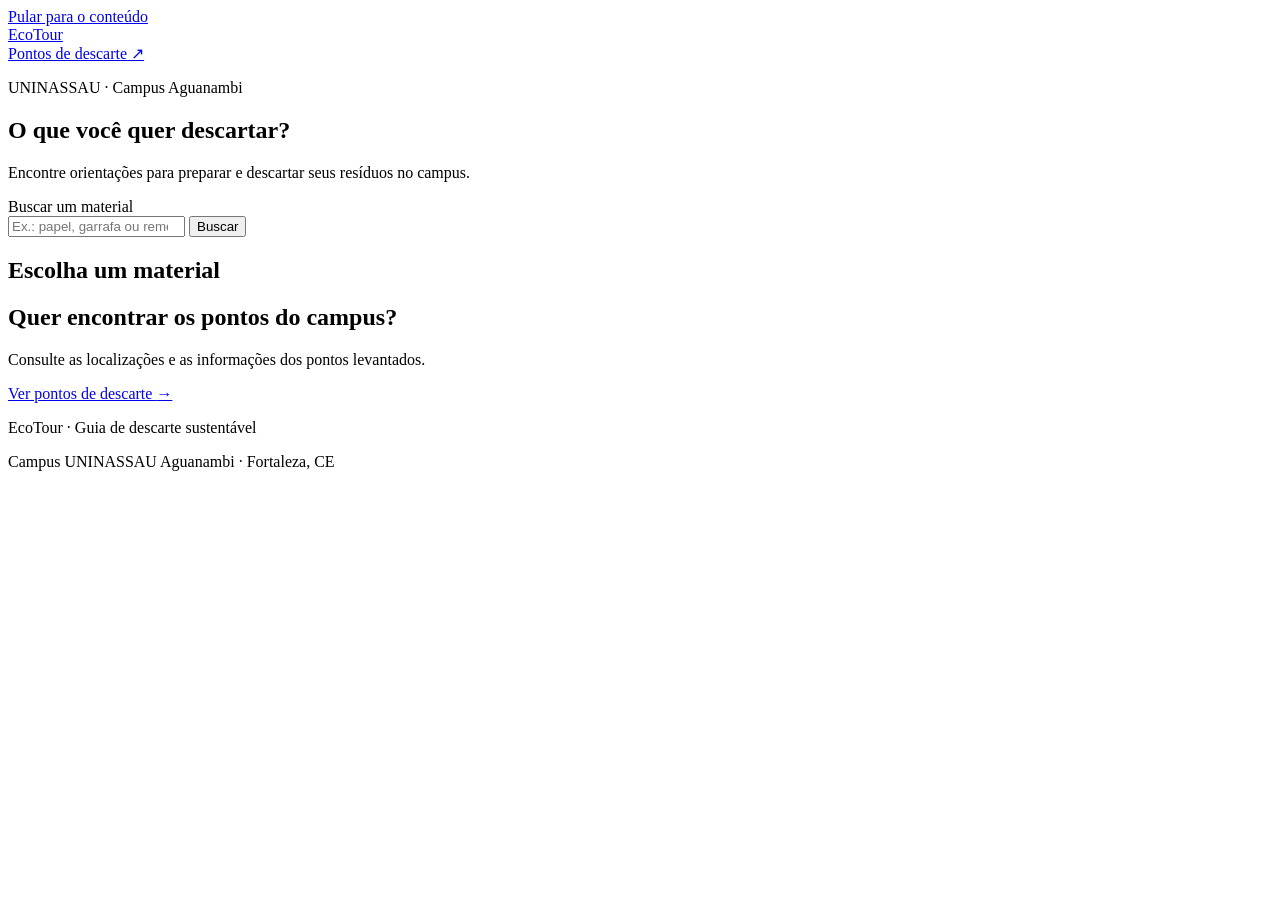
==== index.html @ bd955d0d "Feat:Adiciona Página inicial do EcoTour" ====
<!DOCTYPE html>
<html lang="pt-BR">
<head>
  <meta charset="UTF-8">
  <meta name="viewport" content="width=device-width, initial-scale=1.0">
  <meta name="description" content="Consulte orientações e pontos de descarte no campus UNINASSAU Aguanambi.">
  <title>EcoTour | Guia de descarte</title>

  <link rel="stylesheet" href="assets/css/style.css">

  <script src="assets/data/materiais.js" defer></script>
  <script src="assets/js/main.js" defer></script>
</head>

<body class="pagina-inicial">
  <a class="pular-conteudo" href="#conteudo">Pular para o conteúdo</a>

  <header class="cabecalho">
    <div class="container cabecalho-conteudo">
      <a class="marca" href="index.html" aria-label="EcoTour — início">
        Eco<span>Tour</span>
      </a>

      <nav aria-label="Navegação principal">
        <a class="link-pontos" href="pontos.html">
          Pontos de descarte <span aria-hidden="true">↗</span>
        </a>
      </nav>
    </div>
  </header>

  <main id="conteudo" class="container">
    <section class="consulta" aria-labelledby="titulo-consulta">
      <p class="identificacao-campus">UNINASSAU · Campus Aguanambi</p>

      <h1 id="titulo-consulta">O que você quer descartar?</h1>

      <p class="introducao">
        Encontre orientações para preparar e descartar seus resíduos no campus.
      </p>

      <form id="formulario-busca" class="formulario-busca" role="search">
        <label for="busca-material">Buscar um material</label>

        <div class="campo-busca">
          <input
            type="search"
            id="busca-material"
            name="busca"
            placeholder="Ex.: papel, garrafa ou remédio"
            autocomplete="off"
            aria-controls="lista-materiais"
          >

          <button type="submit" class="botao-buscar">Buscar</button>
        </div>
      </form>
    </section>

    <section class="materiais" aria-labelledby="titulo-materiais">
      <div class="materiais-cabecalho">
        <h2 id="titulo-materiais">Escolha um material</h2>

        <button id="limpar-busca" class="botao-limpar" type="button" hidden>
          Limpar busca
        </button>
      </div>

      <p id="mensagem-busca" class="mensagem-busca" role="status"></p>

      <ul id="lista-materiais" class="lista-materiais"></ul>

      <div id="estado-vazio" class="estado-vazio" hidden>
        <h3>Nenhum material encontrado</h3>
        <p>Tente outro nome ou limpe a busca para ver todos os materiais.</p>
      </div>

      <noscript>
        <p>Ative o JavaScript para consultar o catálogo de materiais.</p>
      </noscript>
    </section>

    <aside class="atalho-pontos" aria-labelledby="titulo-pontos">
      <div>
        <h2 id="titulo-pontos">Quer encontrar os pontos do campus?</h2>
        <p>Consulte as localizações e as informações dos pontos levantados.</p>
      </div>

      <a href="pontos.html">Ver pontos de descarte <span aria-hidden="true">→</span></a>
    </aside>
  </main>

  <footer class="rodape">
    <div class="container">
      <p>EcoTour · Guia de descarte sustentável</p>
      <p>Campus UNINASSAU Aguanambi · Fortaleza, CE</p>
    </div>
  </footer>
</body>
</html>
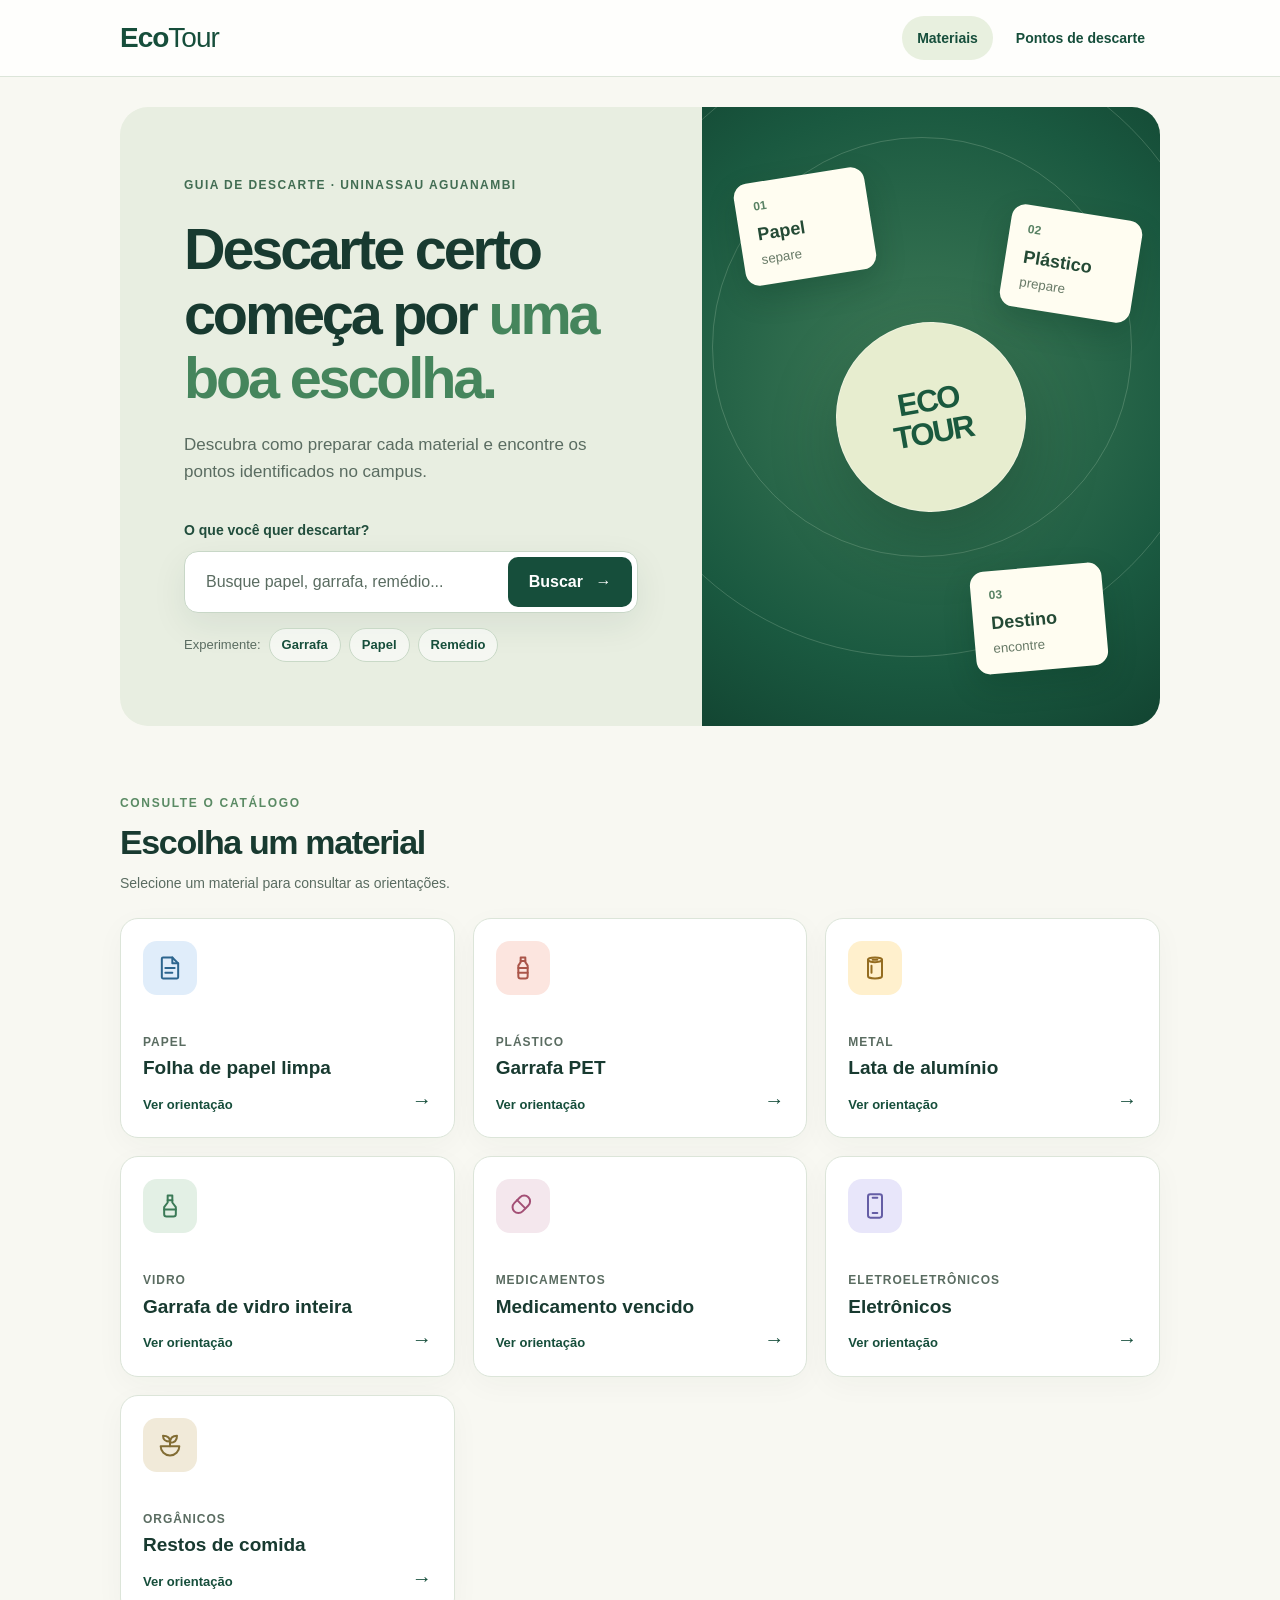
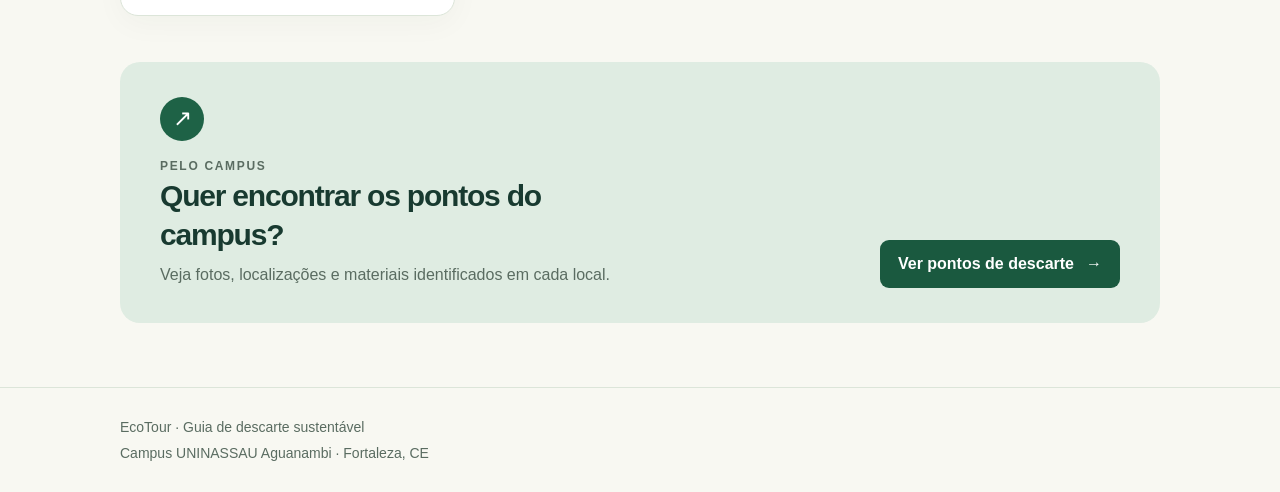
==== commit 9c5c3693: "feat: redesenha a página inicial e a lista de pontos" ====
--- a/index.html
+++ b/index.html
@@ -22,44 +22,51 @@
       </a>
 
       <nav aria-label="Navegação principal">
-        <a class="link-pontos" href="pontos.html">
-          Pontos de descarte <span aria-hidden="true">↗</span>
-        </a>
+        <a href="index.html" aria-current="page">Materiais</a>
+        <a href="pontos.html">Pontos de descarte</a>
       </nav>
     </div>
   </header>
 
   <main id="conteudo" class="container">
     <section class="consulta" aria-labelledby="titulo-consulta">
-      <p class="identificacao-campus">UNINASSAU · Campus Aguanambi</p>
+      <div class="consulta-conteudo">
+        <p class="identificacao-campus">GUIA DE DESCARTE · UNINASSAU AGUANAMBI</p>
+        <h1 id="titulo-consulta">Descarte certo começa por <em>uma boa escolha.</em></h1>
+        <p class="introducao">Descubra como preparar cada material e encontre os pontos identificados no campus.</p>
 
-      <h1 id="titulo-consulta">O que você quer descartar?</h1>
-
-      <p class="introducao">
-        Encontre orientações para preparar e descartar seus resíduos no campus.
-      </p>
-
-      <form id="formulario-busca" class="formulario-busca" role="search">
-        <label for="busca-material">Buscar um material</label>
-
-        <div class="campo-busca">
-          <input
-            type="search"
-            id="busca-material"
-            name="busca"
-            placeholder="Ex.: papel, garrafa ou remédio"
-            autocomplete="off"
-            aria-controls="lista-materiais"
-          >
-
-          <button type="submit" class="botao-buscar">Buscar</button>
+        <form id="formulario-busca" class="formulario-busca" role="search">
+          <label for="busca-material">O que você quer descartar?</label>
+          <div class="campo-busca">
+            <input type="search" id="busca-material" name="busca"
+              placeholder="Busque papel, garrafa, remédio..." autocomplete="off"
+              aria-controls="lista-materiais">
+            <button type="submit" class="botao-buscar">Buscar <span aria-hidden="true">→</span></button>
+          </div>
+        </form>
+        <div class="buscas-rapidas" aria-label="Buscas rápidas">
+          <span>Experimente:</span>
+          <button type="button" data-busca="garrafa">Garrafa</button>
+          <button type="button" data-busca="papel">Papel</button>
+          <button type="button" data-busca="remédio">Remédio</button>
         </div>
-      </form>
+      </div>
+      <div class="consulta-visual" aria-hidden="true">
+        <div class="visual-orbita visual-orbita-um"></div>
+        <div class="visual-orbita visual-orbita-dois"></div>
+        <span class="visual-selo">ECO<br>TOUR</span>
+        <div class="visual-cartao visual-cartao-papel"><span>01</span><strong>Papel</strong><small>separe</small></div>
+        <div class="visual-cartao visual-cartao-plastico"><span>02</span><strong>Plástico</strong><small>prepare</small></div>
+        <div class="visual-cartao visual-cartao-pontos"><span>03</span><strong>Destino</strong><small>encontre</small></div>
+      </div>
     </section>
 
     <section class="materiais" aria-labelledby="titulo-materiais">
       <div class="materiais-cabecalho">
-        <h2 id="titulo-materiais">Escolha um material</h2>
+        <div>
+          <p class="rotulo-secao">CONSULTE O CATÁLOGO</p>
+          <h2 id="titulo-materiais">Escolha um material</h2>
+        </div>
 
         <button id="limpar-busca" class="botao-limpar" type="button" hidden>
           Limpar busca
@@ -81,9 +88,11 @@
     </section>
 
     <aside class="atalho-pontos" aria-labelledby="titulo-pontos">
-      <div>
+      <div class="atalho-pontos-texto">
+        <span class="atalho-icone" aria-hidden="true">↗</span>
+        <p class="rotulo-secao">PELO CAMPUS</p>
         <h2 id="titulo-pontos">Quer encontrar os pontos do campus?</h2>
-        <p>Consulte as localizações e as informações dos pontos levantados.</p>
+        <p>Veja fotos, localizações e materiais identificados em cada local.</p>
       </div>
 
       <a href="pontos.html">Ver pontos de descarte <span aria-hidden="true">→</span></a>
--- a/assets/css/style.css
+++ b/assets/css/style.css
@@ -0,0 +1,542 @@
+/* PALETA E BASE DA PÁGINA INICIAL */
+
+.pagina-inicial {
+  --cor-fundo: #f7f5ec;
+  --cor-superficie: #ffffff;
+  --cor-primaria: #1e5a3c;
+  --cor-primaria-suave: #e4efdc;
+  --cor-texto: #17352a;
+  --cor-texto-suave: #55665b;
+  --cor-borda: #dde3d5;
+
+  margin: 0;
+  background: var(--cor-fundo);
+  color: var(--cor-texto);
+  font-family: Arial, sans-serif;
+  font-size: 16px;
+  line-height: 1.6;
+}
+
+.pagina-inicial *,
+.pagina-inicial *::before,
+.pagina-inicial *::after {
+  box-sizing: border-box;
+}
+
+.pagina-inicial [hidden] {
+  display: none !important;
+}
+
+.pagina-inicial .container {
+  width: min(100% - 40px, 1040px);
+  margin-inline: auto;
+}
+
+.pagina-inicial a {
+  color: inherit;
+}
+
+.pagina-inicial button,
+.pagina-inicial input {
+  font: inherit;
+}
+
+.pagina-inicial button {
+  cursor: pointer;
+}
+
+.pagina-inicial :focus-visible {
+  outline: 3px solid var(--cor-primaria);
+  outline-offset: 4px;
+}
+
+.pagina-inicial .pular-conteudo {
+  position: absolute;
+  top: 12px;
+  left: 12px;
+  z-index: 10;
+  padding: 12px 20px;
+  background: var(--cor-superficie);
+  transform: translateY(-180%);
+}
+
+.pagina-inicial .pular-conteudo:focus {
+  transform: translateY(0);
+}
+
+/* CABEÇALHO */
+
+.pagina-inicial .cabecalho {
+  border-bottom: 1px solid var(--cor-borda);
+}
+
+.pagina-inicial .cabecalho-conteudo {
+  display: flex;
+  align-items: center;
+  justify-content: space-between;
+  gap: 20px;
+  min-height: 88px;
+}
+
+.pagina-inicial .marca {
+  color: var(--cor-primaria);
+  font-size: 28px;
+  font-weight: 800;
+  letter-spacing: -1px;
+  text-decoration: none;
+}
+
+.pagina-inicial .marca span {
+  font-weight: 400;
+}
+
+.pagina-inicial .link-pontos {
+  display: inline-flex;
+  align-items: center;
+  gap: 12px;
+  min-height: 48px;
+  color: var(--cor-primaria);
+  font-size: 14px;
+  font-weight: 700;
+  text-underline-offset: 5px;
+}
+
+/* APRESENTAÇÃO E BUSCA */
+
+.pagina-inicial .consulta {
+  max-width: 760px;
+  padding-block: 64px 40px;
+}
+
+.pagina-inicial .identificacao-campus {
+  display: inline-block;
+  margin: 0 0 20px;
+  padding: 6px 12px;
+  border-radius: 6px;
+  background: var(--cor-primaria-suave);
+  color: var(--cor-primaria);
+  font-size: 14px;
+  font-weight: 700;
+}
+
+.pagina-inicial h1 {
+  max-width: 680px;
+  margin: 0;
+  font-size: clamp(32px, 5vw, 54px);
+  line-height: 1.12;
+  letter-spacing: -1.5px;
+}
+
+.pagina-inicial .introducao {
+  max-width: 620px;
+  margin: 20px 0 28px;
+  color: var(--cor-texto-suave);
+  font-size: 18px;
+}
+
+.pagina-inicial .formulario-busca label {
+  display: block;
+  margin-bottom: 8px;
+  font-size: 14px;
+  font-weight: 700;
+}
+
+.pagina-inicial .campo-busca {
+  display: flex;
+  gap: 10px;
+}
+
+.pagina-inicial .campo-busca input {
+  flex: 1;
+  min-width: 0;
+  min-height: 56px;
+  padding: 14px 18px;
+  border: 1px solid var(--cor-texto-suave);
+  border-radius: 10px;
+  background: var(--cor-superficie);
+  color: var(--cor-texto);
+}
+
+.pagina-inicial .campo-busca input::placeholder {
+  color: var(--cor-texto-suave);
+}
+
+.pagina-inicial .botao-buscar {
+  min-height: 56px;
+  padding: 12px 28px;
+  border: 0;
+  border-radius: 10px;
+  background: var(--cor-primaria);
+  color: var(--cor-superficie);
+  font-weight: 700;
+}
+
+.pagina-inicial .botao-buscar:hover {
+  background: var(--cor-texto);
+}
+
+/* CATÁLOGO E RESULTADOS */
+
+.pagina-inicial .materiais {
+  padding-bottom: 40px;
+}
+
+.pagina-inicial .materiais-cabecalho {
+  display: flex;
+  align-items: center;
+  justify-content: space-between;
+  gap: 16px;
+}
+
+.pagina-inicial h2 {
+  margin: 0;
+  font-size: 22px;
+  line-height: 1.3;
+}
+
+.pagina-inicial .botao-limpar {
+  min-height: 48px;
+  padding: 8px;
+  border: 0;
+  background: transparent;
+  color: var(--cor-primaria);
+  text-decoration: underline;
+  text-underline-offset: 4px;
+}
+
+.pagina-inicial .mensagem-busca {
+  margin: 8px 0 20px;
+  color: var(--cor-texto-suave);
+  font-size: 14px;
+}
+
+.pagina-inicial .lista-materiais {
+  display: grid;
+  grid-template-columns: repeat(3, minmax(0, 1fr));
+  gap: 16px;
+  margin: 0;
+  padding: 0;
+  list-style: none;
+}
+
+.pagina-inicial .cartao-material {
+  display: flex;
+  align-items: center;
+  justify-content: space-between;
+  gap: 14px;
+  height: 100%;
+  min-height: 124px;
+  padding: 20px;
+  border: 1px solid var(--cor-borda);
+  border-radius: 12px;
+  background: var(--cor-superficie);
+  text-decoration: none;
+}
+
+.pagina-inicial .cartao-material:hover {
+  border-color: var(--cor-primaria);
+  background: var(--cor-primaria-suave);
+}
+
+.pagina-inicial .icone-material {
+  display: grid;
+  place-items: center;
+  flex-shrink: 0;
+  width: 48px;
+  height: 48px;
+  border-radius: 12px;
+  background: var(--cor-primaria-suave);
+  color: var(--cor-primaria);
+}
+
+.pagina-inicial .icone-material svg {
+  display: block;
+}
+
+.pagina-inicial .conteudo-material {
+  flex: 1;
+  min-width: 0;
+  overflow-wrap: break-word;
+}
+
+.pagina-inicial .categoria-material {
+  display: block;
+  margin-bottom: 6px;
+  color: var(--cor-texto-suave);
+  font-size: 14px;
+}
+
+.pagina-inicial .nome-material {
+  display: block;
+  font-size: 18px;
+  line-height: 1.3;
+}
+
+.pagina-inicial .seta-material {
+  flex-shrink: 0;
+  color: var(--cor-primaria);
+  font-size: 20px;
+}
+
+.pagina-inicial .estado-vazio {
+  padding: 32px;
+  border: 1px dashed var(--cor-texto-suave);
+  border-radius: 12px;
+  text-align: center;
+}
+
+.pagina-inicial .estado-vazio h3 {
+  margin: 0 0 8px;
+}
+
+.pagina-inicial .estado-vazio p {
+  margin: 0;
+  color: var(--cor-texto-suave);
+}
+
+/* ACESSO AOS PONTOS E RODAPÉ */
+
+.pagina-inicial .atalho-pontos {
+  display: flex;
+  align-items: center;
+  justify-content: space-between;
+  gap: 24px;
+  margin-bottom: 48px;
+  padding: 28px;
+  border-radius: 12px;
+  background: var(--cor-primaria-suave);
+}
+
+.pagina-inicial .atalho-pontos h2 {
+  font-size: 20px;
+}
+
+.pagina-inicial .atalho-pontos p {
+  margin: 8px 0 0;
+  color: var(--cor-texto-suave);
+}
+
+.pagina-inicial .atalho-pontos a {
+  display: inline-flex;
+  align-items: center;
+  gap: 12px;
+  min-height: 48px;
+  color: var(--cor-primaria);
+  font-weight: 700;
+  text-underline-offset: 5px;
+}
+
+.pagina-inicial .rodape {
+  padding-block: 24px;
+  border-top: 1px solid var(--cor-borda);
+  color: var(--cor-texto-suave);
+  font-size: 14px;
+}
+
+.pagina-inicial .rodape p {
+  margin: 4px 0;
+}
+
+/* CELULARES E TABLETS */
+
+@media (max-width: 1000px) {
+  .pagina-inicial .lista-materiais {
+    grid-template-columns: repeat(2, minmax(0, 1fr));
+  }
+}
+
+@media (max-width: 760px) {
+  .pagina-inicial .atalho-pontos {
+    align-items: flex-start;
+    flex-direction: column;
+    gap: 12px;
+  }
+}
+
+@media (max-width: 480px) {
+  .pagina-inicial .container {
+    width: calc(100% - 32px);
+  }
+
+  .pagina-inicial .cabecalho-conteudo {
+    flex-wrap: wrap;
+    gap: 8px 16px;
+    padding-block: 12px;
+  }
+
+  .pagina-inicial .consulta {
+    padding-top: 36px;
+  }
+
+  .pagina-inicial .introducao {
+    font-size: 16px;
+  }
+
+  .pagina-inicial .campo-busca {
+    flex-direction: column;
+  }
+
+  .pagina-inicial .lista-materiais {
+    grid-template-columns: 1fr;
+  }
+
+  .pagina-inicial .cartao-material {
+    min-height: 96px;
+  }
+}
+
+@media (min-width: 481px) and (max-width: 600px) {
+  .pagina-inicial .cartao-material {
+    flex-wrap: wrap;
+  }
+
+  .pagina-inicial .icone-material {
+    margin-right: calc(100% - 48px);
+  }
+}
+
+/* Nova apresentação da consulta */
+.pagina-inicial {
+  --cor-fundo: #f8f8f2;
+  --cor-primaria: #164e3b;
+  --cor-primaria-suave: #e8f0df;
+  --cor-texto: #183a30;
+  --cor-texto-suave: #5a6c61;
+  --cor-borda: #dce5d9;
+}
+
+.pagina-inicial .cabecalho { background: rgba(255, 255, 255, .82); }
+.pagina-inicial .cabecalho-conteudo { min-height: 76px; }
+.pagina-inicial .cabecalho nav { display: flex; align-items: center; gap: 8px; }
+.pagina-inicial .cabecalho nav a {
+  display: inline-flex; align-items: center; min-height: 44px;
+  padding: 8px 15px; border-radius: 100px; color: var(--cor-primaria);
+  font-size: 14px; font-weight: 700; text-decoration: none;
+}
+.pagina-inicial .cabecalho nav a:hover,
+.pagina-inicial .cabecalho nav a[aria-current] { background: var(--cor-primaria-suave); }
+
+.pagina-inicial .consulta {
+  display: grid; grid-template-columns: minmax(0, 1.12fr) minmax(320px, .88fr);
+  align-items: stretch; max-width: none; min-height: 500px;
+  margin-block: 30px 68px; padding: 0; overflow: hidden;
+  border-radius: 28px; background: #e8eee1;
+}
+.pagina-inicial .consulta-conteudo { padding: clamp(30px, 5vw, 66px); position: relative; z-index: 1; }
+.pagina-inicial .identificacao-campus {
+  margin-bottom: 22px; padding: 0; border-radius: 0;
+  background: none; color: #426d53; font-size: 12px; letter-spacing: .12em;
+}
+.pagina-inicial h1 { max-width: 600px; font-size: clamp(37px, 4.5vw, 62px); letter-spacing: -.055em; }
+.pagina-inicial h1 em { color: #45855c; font-style: normal; }
+.pagina-inicial .introducao { max-width: 500px; margin: 20px 0 34px; font-size: 17px; }
+.pagina-inicial .formulario-busca label { margin-bottom: 10px; color: #214d3c; }
+.pagina-inicial .campo-busca {
+  max-width: 590px; gap: 0; padding: 5px; border: 1px solid #c8d7c7;
+  border-radius: 14px; background: #fff; box-shadow: 0 12px 35px rgba(28, 67, 46, .08);
+}
+.pagina-inicial .campo-busca input { min-height: 48px; padding: 10px 16px; border: 0; background: transparent; }
+.pagina-inicial .campo-busca input:focus { outline: none; }
+.pagina-inicial .campo-busca:focus-within { outline: 3px solid var(--cor-primaria); outline-offset: 3px; }
+.pagina-inicial .botao-buscar { min-height: 48px; padding-inline: 21px; border-radius: 10px; white-space: nowrap; }
+.pagina-inicial .botao-buscar span { margin-left: 8px; }
+.pagina-inicial .buscas-rapidas { display: flex; align-items: center; flex-wrap: wrap; gap: 8px; margin-top: 15px; font-size: 13px; }
+.pagina-inicial .buscas-rapidas > span { color: var(--cor-texto-suave); }
+.pagina-inicial .buscas-rapidas button {
+  min-height: 34px; padding: 5px 12px; border: 1px solid #c9d9c7;
+  border-radius: 100px; background: rgba(255,255,255,.58); color: var(--cor-primaria);
+  font-size: 13px; font-weight: 700;
+}
+.pagina-inicial .buscas-rapidas button:hover { background: #fff; border-color: var(--cor-primaria); }
+
+.pagina-inicial .consulta-visual {
+  position: relative; overflow: hidden; min-height: 500px;
+  background: radial-gradient(circle at 48% 45%, #407c58, #1a5940 68%, #124431);
+}
+.pagina-inicial .visual-orbita { position: absolute; border: 1px solid rgba(233, 246, 220, .19); border-radius: 50%; }
+.pagina-inicial .visual-orbita-um { width: 420px; height: 420px; top: 30px; left: 2%; }
+.pagina-inicial .visual-orbita-dois { width: 620px; height: 620px; top: -70px; left: -22%; }
+.pagina-inicial .visual-selo {
+  position: absolute; top: 50%; left: 50%; display: grid; place-items: center;
+  width: 190px; height: 190px; border: 1px solid rgba(255,255,255,.3); border-radius: 50%;
+  background: #e7edcf; color: #1a593e; box-shadow: 0 24px 70px rgba(5, 40, 25, .3);
+  font-size: 31px; font-weight: 800; line-height: 1.03; letter-spacing: -.06em;
+  text-align: center; transform: translate(-50%, -50%) rotate(-10deg);
+}
+.pagina-inicial .visual-cartao {
+  position: absolute; display: flex; flex-direction: column; min-width: 132px;
+  padding: 15px 18px; border-radius: 14px; background: #fffdf1;
+  color: #244a35; box-shadow: 0 12px 30px rgba(6, 41, 26, .2);
+}
+.pagina-inicial .visual-cartao span { color: #598264; font-size: 12px; font-weight: 800; }
+.pagina-inicial .visual-cartao strong { margin-top: 4px; font-size: 18px; }
+.pagina-inicial .visual-cartao small { color: #687a67; }
+.pagina-inicial .visual-cartao-papel { top: 11%; left: 8%; transform: rotate(-9deg); }
+.pagina-inicial .visual-cartao-plastico { top: 17%; right: 5%; transform: rotate(9deg); }
+.pagina-inicial .visual-cartao-pontos { bottom: 9%; right: 12%; transform: rotate(-5deg); }
+
+.pagina-inicial .materiais { padding-bottom: 46px; scroll-margin-top: 25px; }
+.pagina-inicial .rotulo-secao { margin: 0 0 7px; color: #5a8a64; font-size: 12px; font-weight: 800; letter-spacing: .14em; }
+.pagina-inicial .materiais h2 { font-size: clamp(26px, 3vw, 34px); letter-spacing: -.04em; }
+.pagina-inicial .mensagem-busca { margin: 8px 0 23px; }
+.pagina-inicial .lista-materiais { gap: 18px; }
+.pagina-inicial .cartao-material {
+  position: relative; display: flex; flex-direction: column; align-items: flex-start;
+  min-height: 210px; padding: 22px; border-radius: 18px;
+  box-shadow: 0 8px 30px rgba(29, 61, 42, .035);
+  transition: border-color .18s, transform .18s, box-shadow .18s;
+}
+.pagina-inicial .cartao-material:hover { transform: translateY(-4px); background: #fff; box-shadow: 0 16px 38px rgba(29, 61, 42, .1); }
+.pagina-inicial .icone-material { width: 54px; height: 54px; margin-bottom: 24px; border-radius: 14px; }
+.pagina-inicial .categoria-material { margin-bottom: 4px; font-size: 12px; font-weight: 800; letter-spacing: .08em; text-transform: uppercase; }
+.pagina-inicial .nome-material { font-size: 19px; }
+.pagina-inicial .chamada-material { display: block; margin-top: 14px; color: var(--cor-primaria); font-size: 13px; font-weight: 700; }
+.pagina-inicial .seta-material { position: absolute; right: 22px; bottom: 21px; }
+.pagina-inicial .cartao-folha-papel .icone-material { background: #e0edfa; color: #2c658e; }
+.pagina-inicial .cartao-garrafa-pet .icone-material { background: #fce5df; color: #aa5549; }
+.pagina-inicial .cartao-lata-aluminio .icone-material { background: #fff0cd; color: #946c20; }
+.pagina-inicial .cartao-garrafa-vidro .icone-material { background: #e3f0e5; color: #3b7a57; }
+.pagina-inicial .cartao-medicamento-vencido .icone-material { background: #f4e7ed; color: #a34f75; }
+.pagina-inicial .cartao-eletronicos .icone-material { background: #e8e6fa; color: #645da5; }
+.pagina-inicial .cartao-restos-comida .icone-material { background: #f1ead9; color: #826d34; }
+
+.pagina-inicial .atalho-pontos {
+  align-items: flex-end; margin-bottom: 64px; padding: 35px 40px;
+  border-radius: 20px; background: #dfece2;
+}
+.pagina-inicial .atalho-icone { display: grid; place-items: center; width: 44px; height: 44px; margin-bottom: 16px; border-radius: 50%; background: #1e6246; color: #fff; font-size: 23px; }
+.pagina-inicial .atalho-pontos h2 { max-width: 470px; font-size: clamp(22px, 3vw, 30px); letter-spacing: -.04em; }
+.pagina-inicial .atalho-pontos a { flex-shrink: 0; padding: 11px 18px; border-radius: 9px; background: #1a593f; color: #fff; text-decoration: none; }
+.pagina-inicial .atalho-pontos a:hover { background: #123e2d; }
+
+@media (max-width: 850px) {
+  .pagina-inicial .consulta { grid-template-columns: 1fr; }
+  .pagina-inicial .consulta-visual { min-height: 280px; }
+  .pagina-inicial .visual-orbita-um { top: -90px; left: 20%; }
+  .pagina-inicial .visual-orbita-dois { top: -160px; left: 4%; }
+  .pagina-inicial .visual-cartao-papel { top: 16%; left: 13%; }
+  .pagina-inicial .visual-cartao-plastico { top: 10%; right: 13%; }
+  .pagina-inicial .visual-cartao-pontos { bottom: 7%; right: 17%; }
+}
+@media (max-width: 600px) {
+  .pagina-inicial .cabecalho nav { gap: 0; }
+  .pagina-inicial .cabecalho nav a { padding-inline: 10px; font-size: 13px; }
+  .pagina-inicial .consulta { margin-block: 16px 42px; border-radius: 20px; }
+  .pagina-inicial .consulta-conteudo { padding: 32px 23px 38px; }
+  .pagina-inicial .consulta-visual { min-height: 225px; }
+  .pagina-inicial .visual-selo { width: 126px; height: 126px; font-size: 23px; }
+  .pagina-inicial .visual-cartao { min-width: 94px; padding: 9px 11px; }
+  .pagina-inicial .visual-cartao strong { font-size: 13px; }
+  .pagina-inicial .visual-cartao small { font-size: 10px; }
+  .pagina-inicial .visual-cartao-papel { top: 12%; left: 2%; }
+  .pagina-inicial .visual-cartao-plastico { top: 9%; right: 2%; }
+  .pagina-inicial .visual-cartao-pontos { right: 6%; }
+  .pagina-inicial .campo-busca { flex-direction: row; }
+  .pagina-inicial .botao-buscar { padding-inline: 13px; }
+  .pagina-inicial .botao-buscar span { display: none; }
+  .pagina-inicial .lista-materiais { grid-template-columns: 1fr; }
+  .pagina-inicial .cartao-material { min-height: 150px; }
+  .pagina-inicial .icone-material { margin-bottom: 14px; }
+  .pagina-inicial .icone-material { margin-right: 0; }
+  .pagina-inicial .atalho-pontos { padding: 28px 24px; }
+}
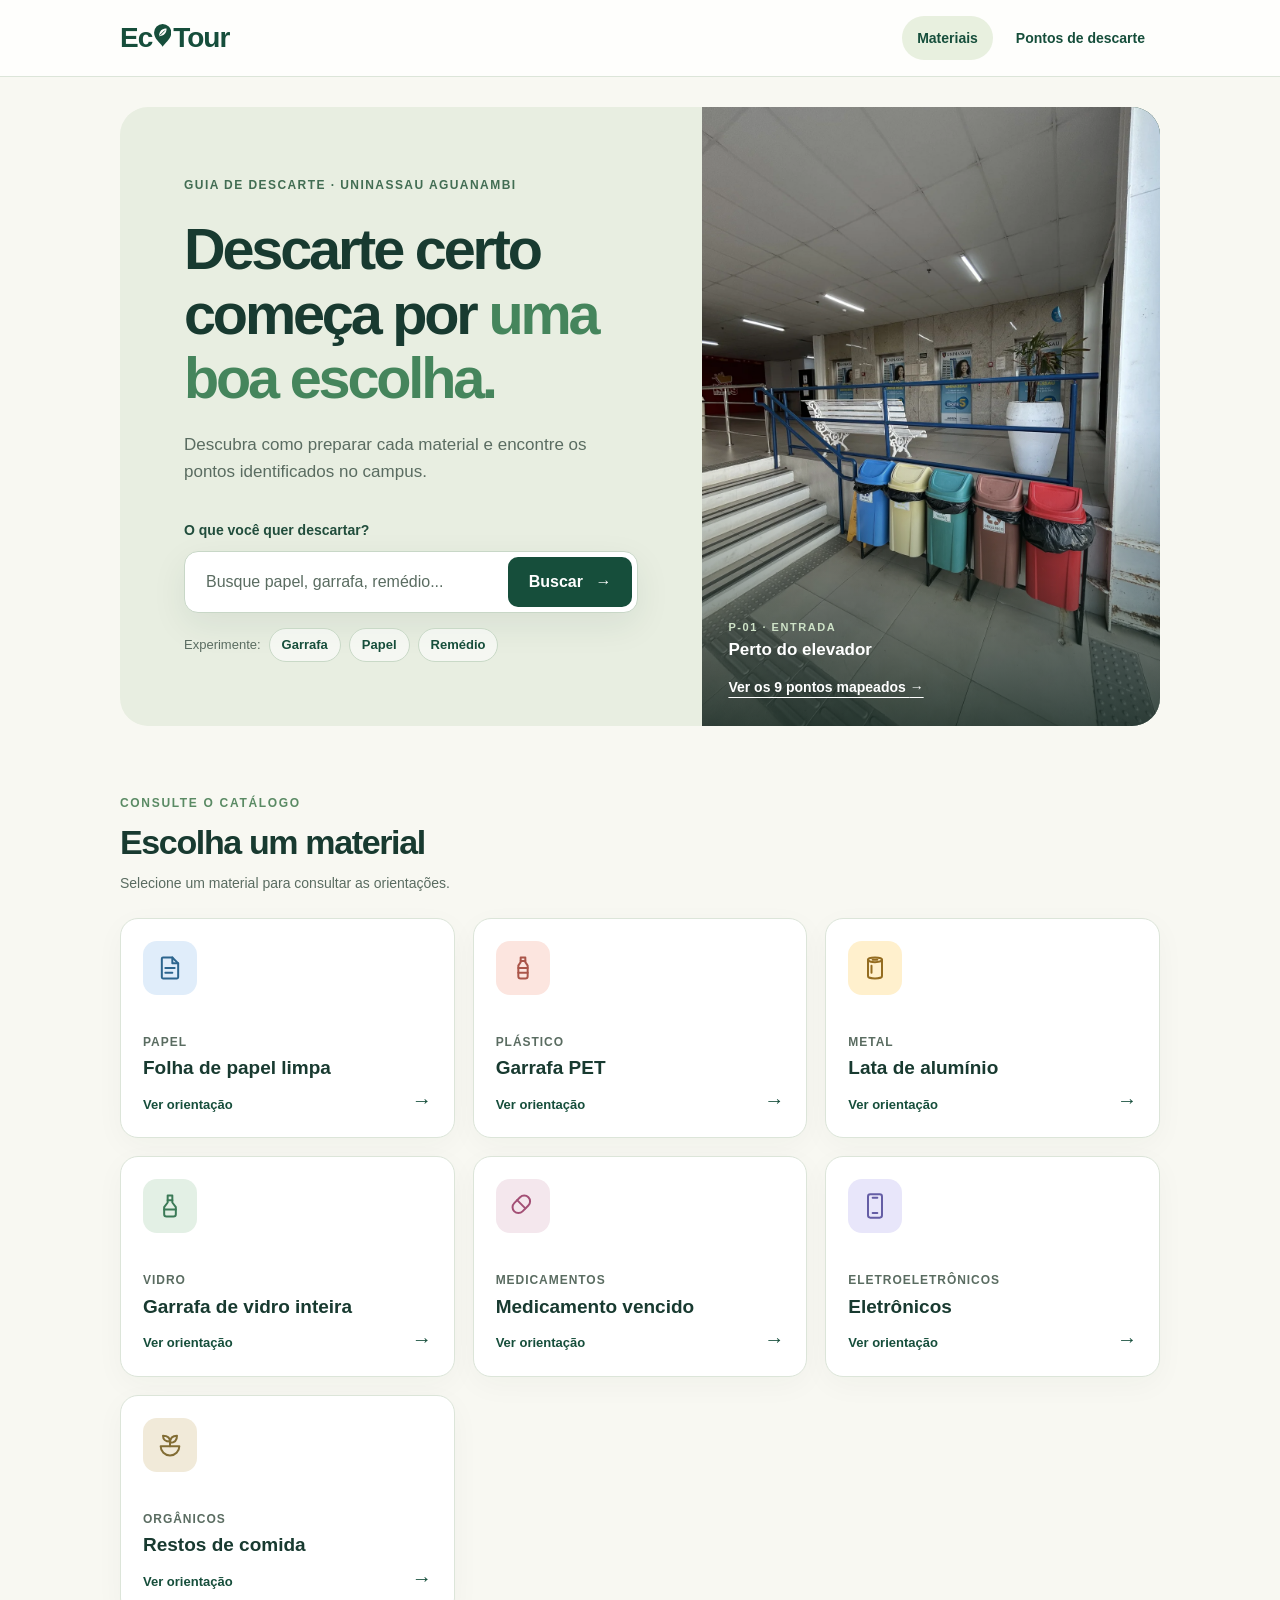
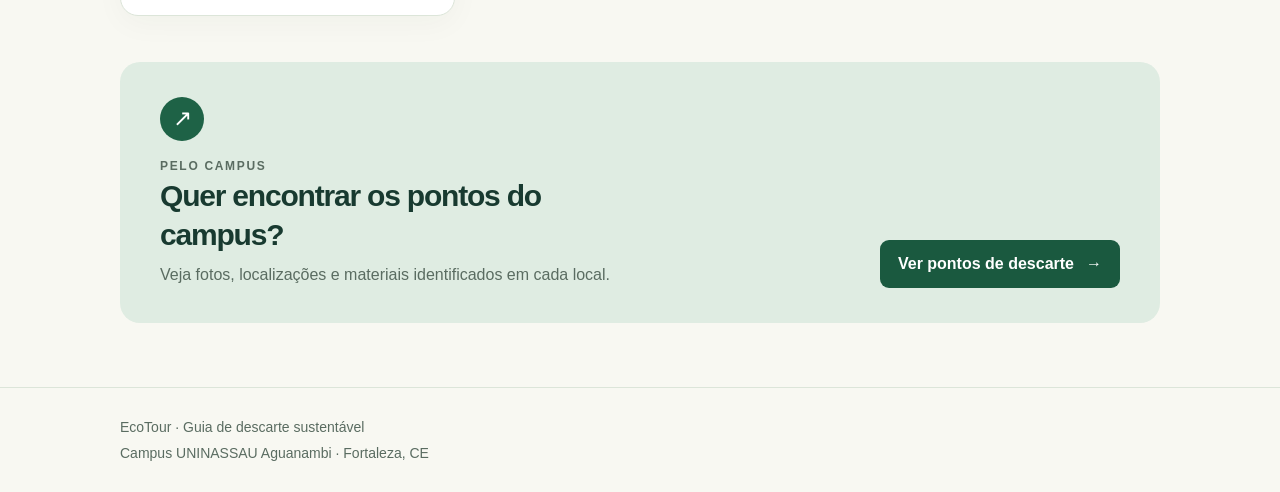
==== commit 2ad2f542: "feat: Adicionando as logos do sistema" ====
--- a/index.html
+++ b/index.html
@@ -5,6 +5,8 @@
   <meta name="viewport" content="width=device-width, initial-scale=1.0">
   <meta name="description" content="Consulte orientações e pontos de descarte no campus UNINASSAU Aguanambi.">
   <title>EcoTour | Guia de descarte</title>
+  <link rel="icon" href="assets/img/favicon.svg" type="image/svg+xml">
+  <link rel="apple-touch-icon" href="assets/img/apple-touch-icon.png">
 
   <link rel="stylesheet" href="assets/css/style.css">
 
@@ -18,7 +20,7 @@
   <header class="cabecalho">
     <div class="container cabecalho-conteudo">
       <a class="marca" href="index.html" aria-label="EcoTour — início">
-        Eco<span>Tour</span>
+        Ec<svg class="marca-pino" viewBox="10 0 300 400" aria-hidden="true" focusable="false"><path fill="currentColor" fill-rule="evenodd" d="M160 395C110 320 10 262 10 150A150 150 0 0 1 310 150C310 262 210 320 160 395ZM98 212C98 122 150 80 228 80C228 162 180 212 98 212Z"/><path d="M112 198L192 118" stroke="currentColor" stroke-width="16" stroke-linecap="round"/></svg>Tour
       </a>
 
       <nav aria-label="Navegação principal">
@@ -51,14 +53,15 @@
           <button type="button" data-busca="remédio">Remédio</button>
         </div>
       </div>
-      <div class="consulta-visual" aria-hidden="true">
-        <div class="visual-orbita visual-orbita-um"></div>
-        <div class="visual-orbita visual-orbita-dois"></div>
-        <span class="visual-selo">ECO<br>TOUR</span>
-        <div class="visual-cartao visual-cartao-papel"><span>01</span><strong>Papel</strong><small>separe</small></div>
-        <div class="visual-cartao visual-cartao-plastico"><span>02</span><strong>Plástico</strong><small>prepare</small></div>
-        <div class="visual-cartao visual-cartao-pontos"><span>03</span><strong>Destino</strong><small>encontre</small></div>
-      </div>
+      <figure class="consulta-visual">
+        <img src="assets/img/P-01.webp" width="1200" height="1600" fetchpriority="high"
+          alt="Cinco coletores coloridos para papel, metal, vidro, orgânico e plástico na entrada do campus">
+        <figcaption class="visual-legenda">
+          <span class="visual-codigo">P-01 · ENTRADA</span>
+          <strong>Perto do elevador</strong>
+          <a href="pontos.html">Ver os 9 pontos mapeados <span aria-hidden="true">→</span></a>
+        </figcaption>
+      </figure>
     </section>
 
     <section class="materiais" aria-labelledby="titulo-materiais">
--- a/assets/css/style.css
+++ b/assets/css/style.css
@@ -86,8 +86,12 @@
   text-decoration: none;
 }
 
-.pagina-inicial .marca span {
-  font-weight: 400;
+.pagina-inicial .marca-pino {
+  display: inline-block;
+  width: .62em;
+  height: .82em;
+  margin: 0 .07em 0 .06em;
+  vertical-align: baseline;
 }
 
 .pagina-inicial .link-pontos {
@@ -450,30 +454,29 @@
 .pagina-inicial .buscas-rapidas button:hover { background: #fff; border-color: var(--cor-primaria); }
 
 .pagina-inicial .consulta-visual {
-  position: relative; overflow: hidden; min-height: 500px;
-  background: radial-gradient(circle at 48% 45%, #407c58, #1a5940 68%, #124431);
-}
-.pagina-inicial .visual-orbita { position: absolute; border: 1px solid rgba(233, 246, 220, .19); border-radius: 50%; }
-.pagina-inicial .visual-orbita-um { width: 420px; height: 420px; top: 30px; left: 2%; }
-.pagina-inicial .visual-orbita-dois { width: 620px; height: 620px; top: -70px; left: -22%; }
-.pagina-inicial .visual-selo {
-  position: absolute; top: 50%; left: 50%; display: grid; place-items: center;
-  width: 190px; height: 190px; border: 1px solid rgba(255,255,255,.3); border-radius: 50%;
-  background: #e7edcf; color: #1a593e; box-shadow: 0 24px 70px rgba(5, 40, 25, .3);
-  font-size: 31px; font-weight: 800; line-height: 1.03; letter-spacing: -.06em;
-  text-align: center; transform: translate(-50%, -50%) rotate(-10deg);
-}
-.pagina-inicial .visual-cartao {
-  position: absolute; display: flex; flex-direction: column; min-width: 132px;
-  padding: 15px 18px; border-radius: 14px; background: #fffdf1;
-  color: #244a35; box-shadow: 0 12px 30px rgba(6, 41, 26, .2);
-}
-.pagina-inicial .visual-cartao span { color: #598264; font-size: 12px; font-weight: 800; }
-.pagina-inicial .visual-cartao strong { margin-top: 4px; font-size: 18px; }
-.pagina-inicial .visual-cartao small { color: #687a67; }
-.pagina-inicial .visual-cartao-papel { top: 11%; left: 8%; transform: rotate(-9deg); }
-.pagina-inicial .visual-cartao-plastico { top: 17%; right: 5%; transform: rotate(9deg); }
-.pagina-inicial .visual-cartao-pontos { bottom: 9%; right: 12%; transform: rotate(-5deg); }
+  position: relative; overflow: hidden; min-height: 500px; margin: 0;
+  background: #1a3d2e;
+}
+.pagina-inicial .consulta-visual img {
+  position: absolute; inset: 0; width: 100%; height: 100%;
+  object-fit: cover; object-position: 50% 72%;
+}
+.pagina-inicial .consulta-visual::after {
+  content: ""; position: absolute; inset: 0; pointer-events: none;
+  background: linear-gradient(to top, rgba(10, 30, 22, .78), rgba(10, 30, 22, 0) 48%);
+}
+.pagina-inicial .visual-legenda {
+  position: absolute; right: 26px; bottom: 24px; left: 26px; z-index: 1;
+  display: flex; flex-direction: column; gap: 2px; color: #fff;
+}
+.pagina-inicial .visual-codigo { color: #cfe3c8; font-size: 11px; font-weight: 800; letter-spacing: .14em; }
+.pagina-inicial .visual-legenda strong { font-size: 17px; line-height: 1.35; }
+.pagina-inicial .visual-legenda a {
+  align-self: flex-start; margin-top: 8px; padding-block: 4px;
+  font-size: 14px; font-weight: 700; text-underline-offset: 5px;
+}
+.pagina-inicial .visual-legenda a:hover { color: #cfe3c8; }
+.pagina-inicial .visual-legenda a:focus-visible { outline-color: #fff; }
 
 .pagina-inicial .materiais { padding-bottom: 46px; scroll-margin-top: 25px; }
 .pagina-inicial .rotulo-secao { margin: 0 0 7px; color: #5a8a64; font-size: 12px; font-weight: 800; letter-spacing: .14em; }
@@ -511,26 +514,16 @@
 
 @media (max-width: 850px) {
   .pagina-inicial .consulta { grid-template-columns: 1fr; }
-  .pagina-inicial .consulta-visual { min-height: 280px; }
-  .pagina-inicial .visual-orbita-um { top: -90px; left: 20%; }
-  .pagina-inicial .visual-orbita-dois { top: -160px; left: 4%; }
-  .pagina-inicial .visual-cartao-papel { top: 16%; left: 13%; }
-  .pagina-inicial .visual-cartao-plastico { top: 10%; right: 13%; }
-  .pagina-inicial .visual-cartao-pontos { bottom: 7%; right: 17%; }
+  .pagina-inicial .consulta-visual { min-height: 340px; }
 }
 @media (max-width: 600px) {
   .pagina-inicial .cabecalho nav { gap: 0; }
   .pagina-inicial .cabecalho nav a { padding-inline: 10px; font-size: 13px; }
   .pagina-inicial .consulta { margin-block: 16px 42px; border-radius: 20px; }
   .pagina-inicial .consulta-conteudo { padding: 32px 23px 38px; }
-  .pagina-inicial .consulta-visual { min-height: 225px; }
-  .pagina-inicial .visual-selo { width: 126px; height: 126px; font-size: 23px; }
-  .pagina-inicial .visual-cartao { min-width: 94px; padding: 9px 11px; }
-  .pagina-inicial .visual-cartao strong { font-size: 13px; }
-  .pagina-inicial .visual-cartao small { font-size: 10px; }
-  .pagina-inicial .visual-cartao-papel { top: 12%; left: 2%; }
-  .pagina-inicial .visual-cartao-plastico { top: 9%; right: 2%; }
-  .pagina-inicial .visual-cartao-pontos { right: 6%; }
+  .pagina-inicial .consulta-visual { min-height: 280px; }
+  .pagina-inicial .visual-legenda { right: 18px; bottom: 16px; left: 18px; }
+  .pagina-inicial .visual-legenda strong { font-size: 15px; }
   .pagina-inicial .campo-busca { flex-direction: row; }
   .pagina-inicial .botao-buscar { padding-inline: 13px; }
   .pagina-inicial .botao-buscar span { display: none; }
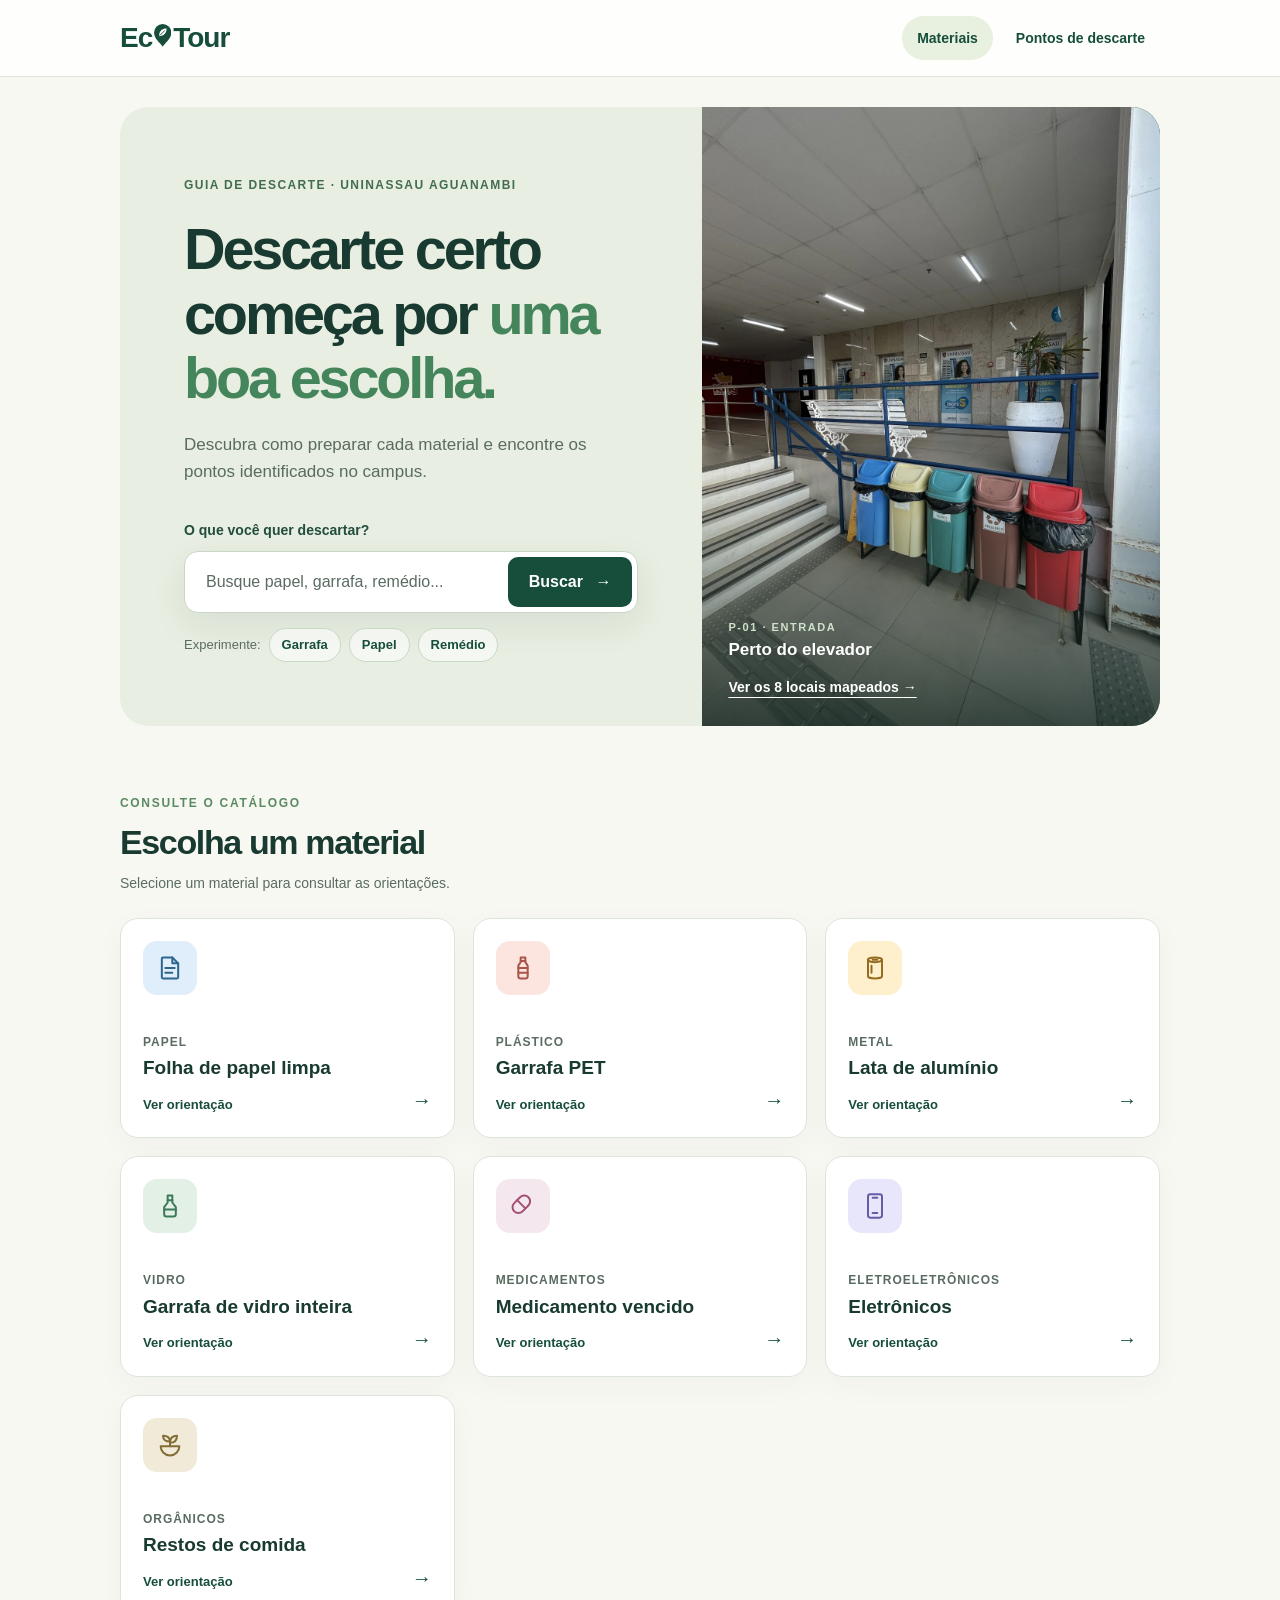
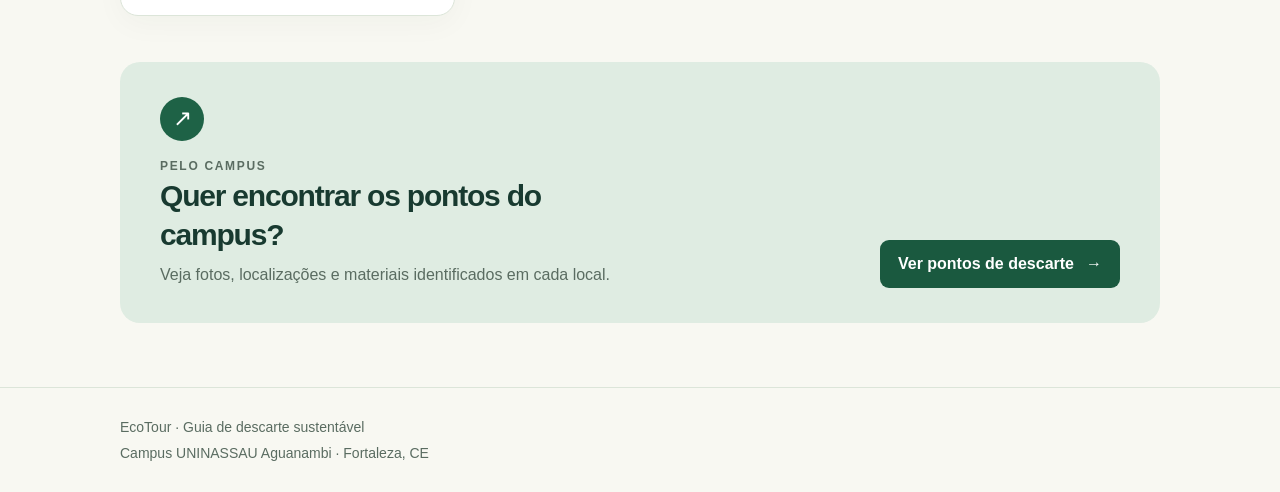
==== commit 0ae78621: "feat: agrupa os pontos da cantina em um único local" ====
--- a/index.html
+++ b/index.html
@@ -59,7 +59,7 @@
         <figcaption class="visual-legenda">
           <span class="visual-codigo">P-01 · ENTRADA</span>
           <strong>Perto do elevador</strong>
-          <a href="pontos.html">Ver os 9 pontos mapeados <span aria-hidden="true">→</span></a>
+          <a href="pontos.html">Ver os 8 locais mapeados <span aria-hidden="true">→</span></a>
         </figcaption>
       </figure>
     </section>
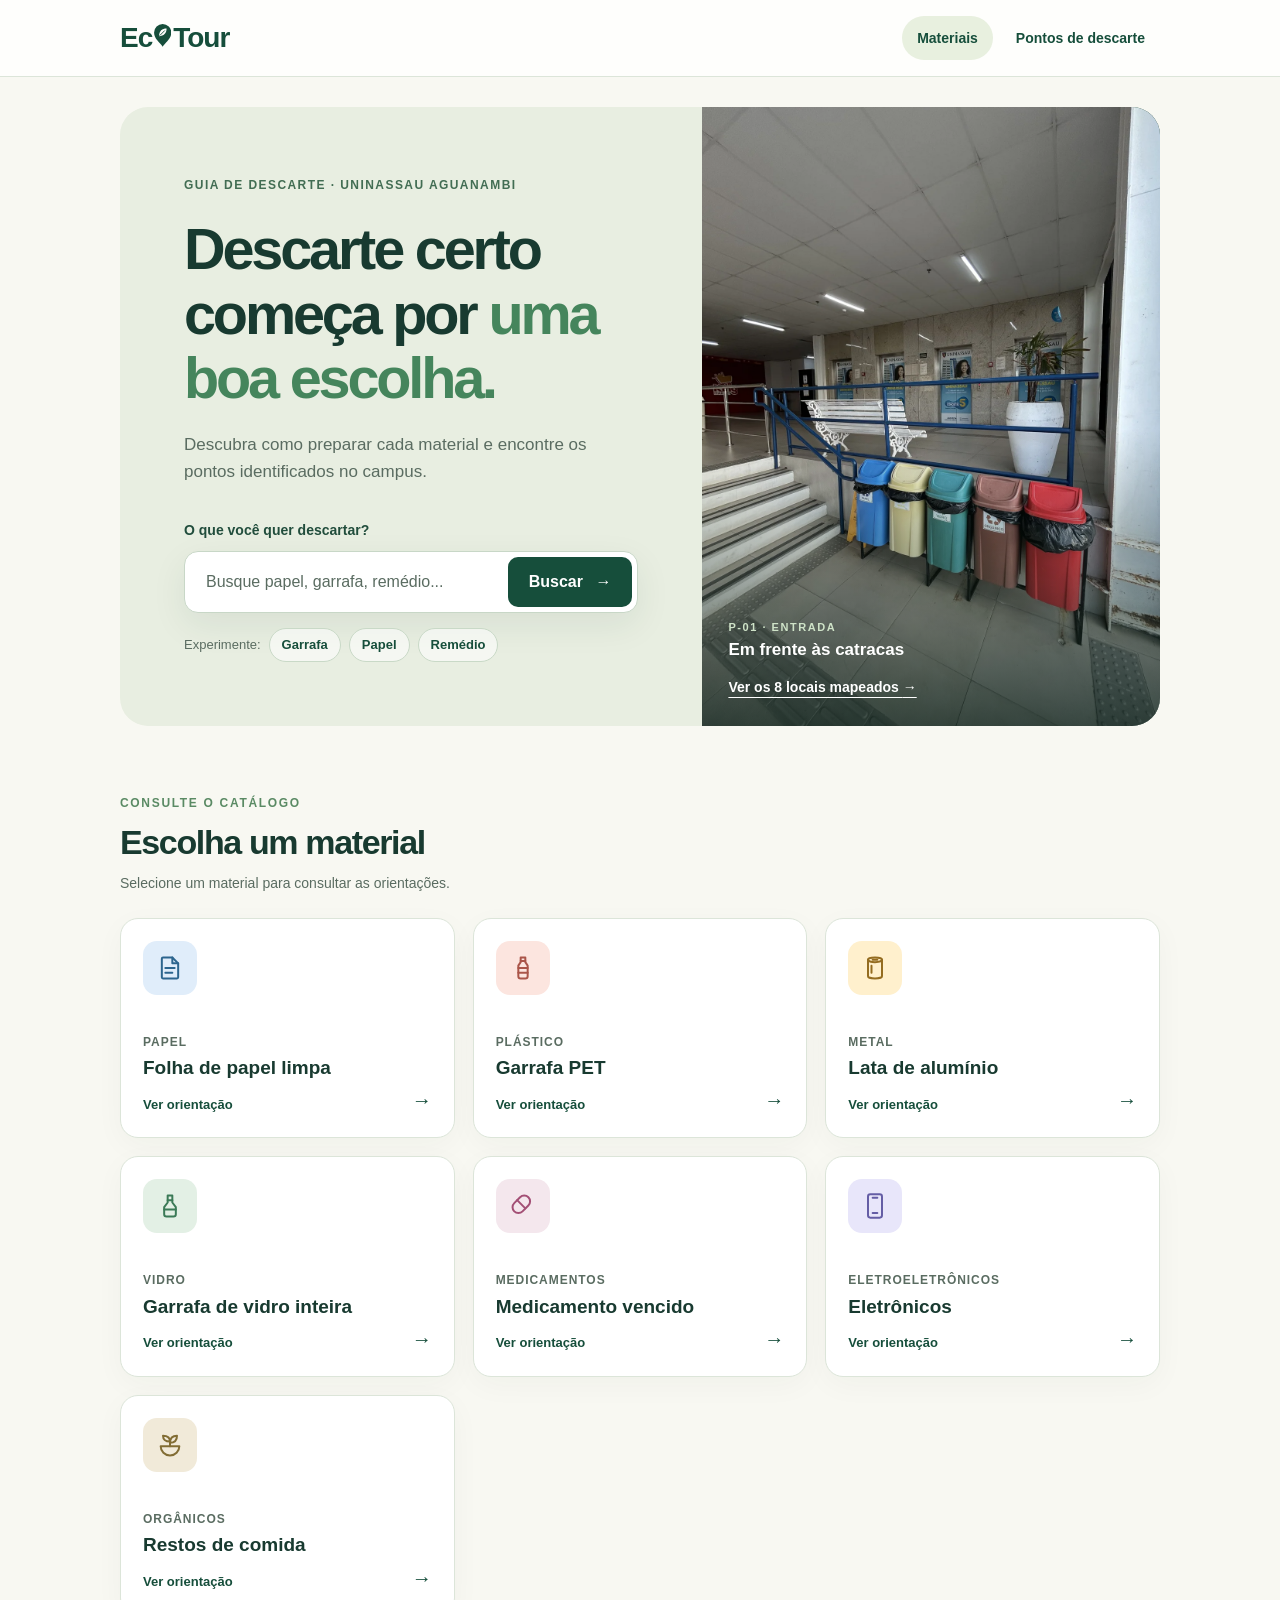
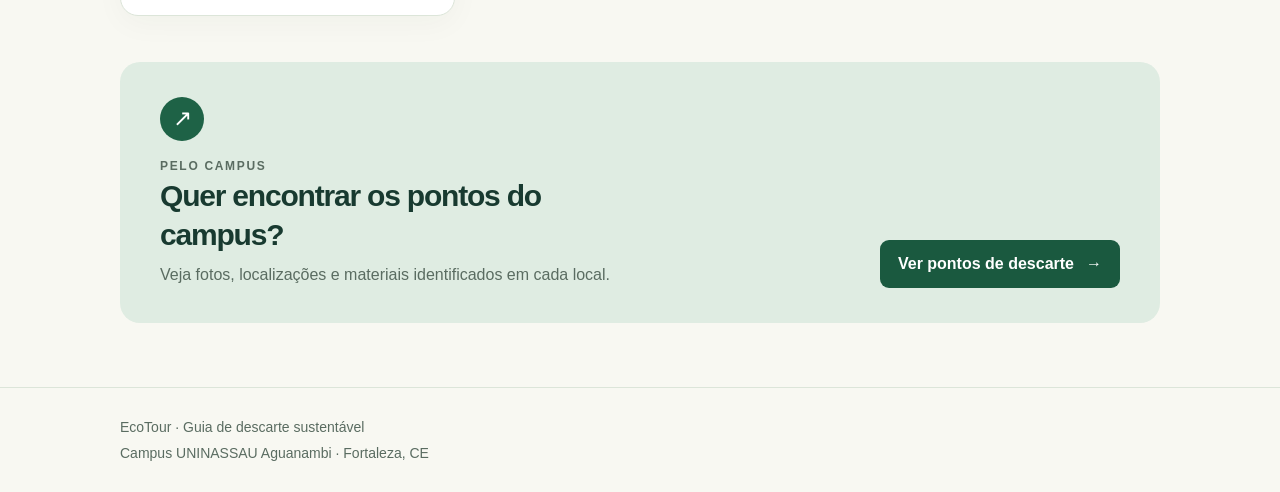
==== commit 097e2d48: "fix: atualiza localização dos pontos de entrada e cantina" ====
--- a/index.html
+++ b/index.html
@@ -55,10 +55,10 @@
       </div>
       <figure class="consulta-visual">
         <img src="assets/img/P-01.webp" width="1200" height="1600" fetchpriority="high"
-          alt="Cinco coletores coloridos para papel, metal, vidro, orgânico e plástico na entrada do campus">
+          alt="Cinco coletores coloridos no hall de elevadores, em frente às catracas da entrada do campus">
         <figcaption class="visual-legenda">
           <span class="visual-codigo">P-01 · ENTRADA</span>
-          <strong>Perto do elevador</strong>
+          <strong>Em frente às catracas</strong>
           <a href="pontos.html">Ver os 8 locais mapeados <span aria-hidden="true">→</span></a>
         </figcaption>
       </figure>
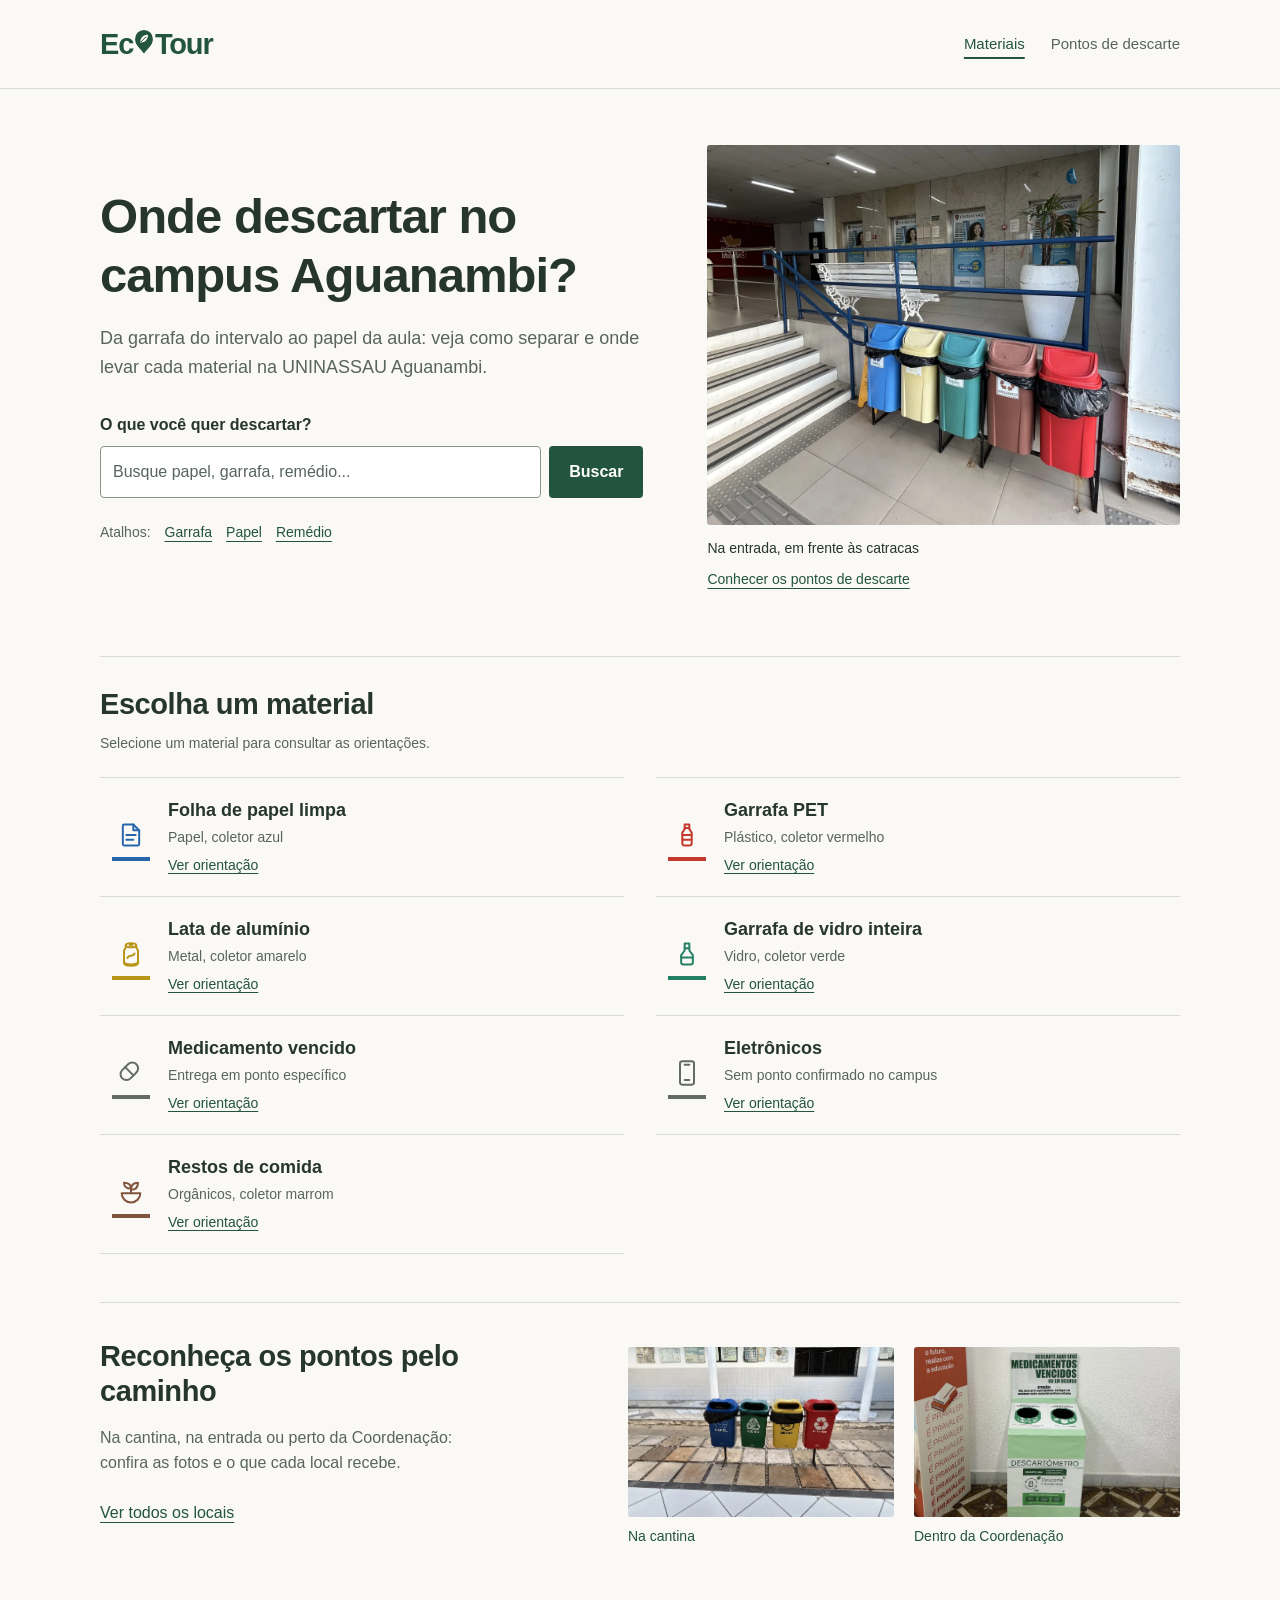
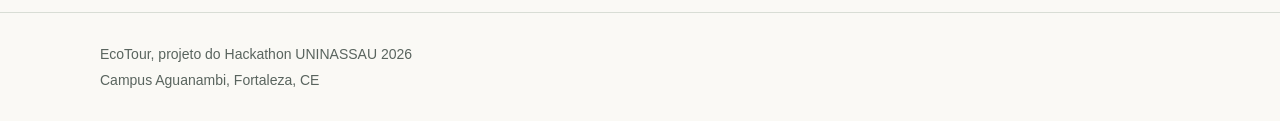
==== commit 34898194: "Melhora identidade visual e organiza consulta aos pontos do campus" ====
--- a/index.html
+++ b/index.html
@@ -8,6 +8,7 @@
   <link rel="icon" href="assets/img/favicon.svg" type="image/svg+xml">
   <link rel="apple-touch-icon" href="assets/img/apple-touch-icon.png">
 
+  <link rel="stylesheet" href="assets/css/comum.css">
   <link rel="stylesheet" href="assets/css/style.css">
 
   <script src="assets/data/materiais.js" defer></script>
@@ -33,9 +34,8 @@
   <main id="conteudo" class="container">
     <section class="consulta" aria-labelledby="titulo-consulta">
       <div class="consulta-conteudo">
-        <p class="identificacao-campus">GUIA DE DESCARTE · UNINASSAU AGUANAMBI</p>
-        <h1 id="titulo-consulta">Descarte certo começa por <em>uma boa escolha.</em></h1>
-        <p class="introducao">Descubra como preparar cada material e encontre os pontos identificados no campus.</p>
+        <h1 id="titulo-consulta">Onde descartar no campus Aguanambi?</h1>
+        <p class="introducao">Da garrafa do intervalo ao papel da aula: veja como separar e onde levar cada material na UNINASSAU Aguanambi.</p>
 
         <form id="formulario-busca" class="formulario-busca" role="search">
           <label for="busca-material">O que você quer descartar?</label>
@@ -43,11 +43,11 @@
             <input type="search" id="busca-material" name="busca"
               placeholder="Busque papel, garrafa, remédio..." autocomplete="off"
               aria-controls="lista-materiais">
-            <button type="submit" class="botao-buscar">Buscar <span aria-hidden="true">→</span></button>
+            <button type="submit" class="botao-buscar">Buscar</button>
           </div>
         </form>
         <div class="buscas-rapidas" aria-label="Buscas rápidas">
-          <span>Experimente:</span>
+          <span>Atalhos:</span>
           <button type="button" data-busca="garrafa">Garrafa</button>
           <button type="button" data-busca="papel">Papel</button>
           <button type="button" data-busca="remédio">Remédio</button>
@@ -57,9 +57,9 @@
         <img src="assets/img/P-01.webp" width="1200" height="1600" fetchpriority="high"
           alt="Cinco coletores coloridos no hall de elevadores, em frente às catracas da entrada do campus">
         <figcaption class="visual-legenda">
-          <span class="visual-codigo">P-01 · ENTRADA</span>
-          <strong>Em frente às catracas</strong>
-          <a href="pontos.html">Ver os 8 locais mapeados <span aria-hidden="true">→</span></a>
+
+          <strong>Na entrada, em frente às catracas</strong>
+          <a href="pontos.html">Conhecer os pontos de descarte</a>
         </figcaption>
       </figure>
     </section>
@@ -67,7 +67,6 @@
     <section class="materiais" aria-labelledby="titulo-materiais">
       <div class="materiais-cabecalho">
         <div>
-          <p class="rotulo-secao">CONSULTE O CATÁLOGO</p>
           <h2 id="titulo-materiais">Escolha um material</h2>
         </div>
 
@@ -90,22 +89,29 @@
       </noscript>
     </section>
 
-    <aside class="atalho-pontos" aria-labelledby="titulo-pontos">
-      <div class="atalho-pontos-texto">
-        <span class="atalho-icone" aria-hidden="true">↗</span>
-        <p class="rotulo-secao">PELO CAMPUS</p>
-        <h2 id="titulo-pontos">Quer encontrar os pontos do campus?</h2>
-        <p>Veja fotos, localizações e materiais identificados em cada local.</p>
+    <section class="campus" aria-labelledby="titulo-pontos">
+      <div>
+        <h2 id="titulo-pontos">Reconheça os pontos pelo caminho</h2>
+        <p>Na cantina, na entrada ou perto da Coordenação: confira as fotos e o que cada local recebe.</p>
+        <a href="pontos.html">Ver todos os locais</a>
       </div>
-
-      <a href="pontos.html">Ver pontos de descarte <span aria-hidden="true">→</span></a>
-    </aside>
+      <div class="fotos-campus">
+        <a href="pontos.html?ponto=P-04">
+          <img src="assets/img/P-04.webp" width="1200" height="1600" loading="lazy" alt="Coletores de recicláveis na cantina">
+          Na cantina
+        </a>
+        <a href="pontos.html?ponto=P-07">
+          <img src="assets/img/P-07.webp" width="1200" height="1600" loading="lazy" alt="Descartômetro para medicamentos dentro da Coordenação">
+          Dentro da Coordenação
+        </a>
+      </div>
+    </section>
   </main>
 
   <footer class="rodape">
     <div class="container">
-      <p>EcoTour · Guia de descarte sustentável</p>
-      <p>Campus UNINASSAU Aguanambi · Fortaleza, CE</p>
+      <p>EcoTour, projeto do Hackathon UNINASSAU 2026</p>
+      <p>Campus Aguanambi, Fortaleza, CE</p>
     </div>
   </footer>
 </body>
--- a/assets/css/comum.css
+++ b/assets/css/comum.css
@@ -0,0 +1,53 @@
+/* Elementos compartilhados pelas três páginas. */
+:root {
+  --cor-fundo: #faf9f5;
+  --cor-superficie: #fff;
+  --cor-primaria: #23543d;
+  --cor-primaria-suave: #edf2eb;
+  --cor-texto: #26362e;
+  --cor-texto-suave: #59645e;
+  --cor-borda: #d8ddd5;
+}
+* { box-sizing: border-box; }
+[hidden] { display: none !important; }
+body { display: flex; flex-direction: column; min-height: 100vh; margin: 0; background: var(--cor-fundo); color: var(--cor-texto); font: 16px/1.6 "Trebuchet MS", "Segoe UI", sans-serif; }
+.container { width: min(100% - 64px, 1080px); margin-inline: auto; }
+main { flex: 1; padding-bottom: 56px; }
+a { color: var(--cor-primaria); text-underline-offset: 4px; }
+a:hover { text-decoration-thickness: 2px; }
+button, input, select { font: inherit; }
+button, summary { cursor: pointer; }
+button:disabled, input:disabled { cursor: not-allowed; opacity: .65; }
+:focus-visible { outline: 3px solid var(--cor-primaria); outline-offset: 4px; }
+h1, h2, h3 { line-height: 1.2; }
+h1 { margin: 0; font-size: clamp(32px, 4.4vw, 49px); letter-spacing: -.02em; font-weight: 700; }
+h2 { margin: 0; font-size: clamp(23px, 2.6vw, 29px); letter-spacing: -.015em; }
+h3 { font-size: 21px; }
+.pular-conteudo { position: absolute; top: 12px; left: 12px; z-index: 10; padding: 12px 20px; background: #fff; transform: translateY(-180%); }
+.pular-conteudo:focus { transform: translateY(0); }
+.cabecalho { border-bottom: 1px solid var(--cor-borda); }
+.cabecalho-conteudo { display: flex; align-items: center; justify-content: space-between; gap: 24px; min-height: 88px; }
+.marca { color: var(--cor-primaria); font-size: 29px; font-weight: 700; letter-spacing: -.04em; text-decoration: none; white-space: nowrap; }
+.marca-pino { display: inline-block; width: .62em; height: .82em; margin: 0 .07em 0 .06em; vertical-align: baseline; }
+.cabecalho nav { display: flex; gap: 26px; }
+.cabecalho nav a { display: inline-flex; align-items: center; min-height: 48px; color: var(--cor-texto-suave); font-size: 15px; text-decoration: none; }
+.cabecalho nav a:hover, .cabecalho nav a[aria-current] { color: var(--cor-primaria); text-decoration: underline; text-decoration-thickness: 2px; text-underline-offset: 8px; }
+.introducao { max-width: 580px; margin: 20px 0 0; color: var(--cor-texto-suave); font-size: 18px; }
+.voltar, .voltar-lista, .voltar-materiais { display: inline-flex; align-items: center; gap: 8px; min-height: 48px; margin-top: 20px; font-size: 14px; }
+.botao-primario { display: inline-flex; align-items: center; justify-content: center; min-height: 48px; padding: 11px 20px; border: 1px solid var(--cor-primaria); border-radius: 4px; background: var(--cor-primaria); color: #fff; font-weight: 700; text-decoration: none; }
+.botao-primario:hover { background: #163f2b; }
+.estado-informativo, .estado-erro { margin: 24px 0; padding: 24px; border: 1px solid var(--cor-borda); border-radius: 4px; background: #fff; }
+.estado-informativo h2, .estado-informativo h3, .estado-erro h1 { margin: 0 0 12px; }
+.estado-informativo button { min-height: 48px; padding: 8px 16px; border: 1px solid var(--cor-primaria); border-radius: 4px; background: #fff; color: var(--cor-primaria); }
+.rodape { padding-block: 26px; border-top: 1px solid var(--cor-borda); color: var(--cor-texto-suave); font-size: 14px; }
+.rodape p { margin: 4px 0; }
+@media (max-width: 600px) {
+  .container { width: calc(100% - 36px); }
+  .cabecalho-conteudo { min-height: 80px; gap: 12px; flex-wrap: wrap; padding-block: 12px; }
+  .cabecalho nav { gap: 18px; }
+  .cabecalho nav a { font-size: 14px; }
+  .introducao { font-size: 17px; }
+}
+@media (prefers-reduced-motion: reduce) {
+  *, *::before, *::after { scroll-behavior: auto !important; transition: none !important; }
+}
--- a/assets/css/style.css
+++ b/assets/css/style.css
@@ -1,535 +1,60 @@
-/* PALETA E BASE DA PÁGINA INICIAL */
-
-.pagina-inicial {
-  --cor-fundo: #f7f5ec;
-  --cor-superficie: #ffffff;
-  --cor-primaria: #1e5a3c;
-  --cor-primaria-suave: #e4efdc;
-  --cor-texto: #17352a;
-  --cor-texto-suave: #55665b;
-  --cor-borda: #dde3d5;
-
-  margin: 0;
-  background: var(--cor-fundo);
-  color: var(--cor-texto);
-  font-family: Arial, sans-serif;
-  font-size: 16px;
-  line-height: 1.6;
+.consulta { display: grid; grid-template-columns: 1.15fr 1fr; align-items: center; gap: 64px; padding-block: 56px 60px; }
+.consulta-conteudo { min-width: 0; }
+.consulta h1 { max-width: 560px; }
+.formulario-busca { margin-top: 30px; }
+.formulario-busca label { display: block; margin-bottom: 9px; font-weight: 700; }
+.campo-busca { display: flex; gap: 8px; }
+.campo-busca input { width: 100%; min-width: 0; min-height: 50px; padding: 12px; border: 1px solid #87968a; border-radius: 4px; background: #fff; color: var(--cor-texto); }
+.campo-busca input::placeholder { color: var(--cor-texto-suave); }
+.botao-buscar { min-height: 50px; padding: 10px 20px; border: 0; border-radius: 4px; background: var(--cor-primaria); color: #fff; font-weight: 700; }
+.botao-buscar:hover { background: #163f2b; }
+.buscas-rapidas { display: flex; align-items: center; flex-wrap: wrap; gap: 4px 14px; margin-top: 12px; color: var(--cor-texto-suave); font-size: 14px; }
+.buscas-rapidas button { min-height: 44px; padding: 0; border: 0; background: none; color: var(--cor-primaria); text-decoration: underline; text-underline-offset: 4px; }
+.consulta-visual { min-width: 0; margin: 0; }
+.consulta-visual img { display: block; width: 100%; height: 380px; border-radius: 3px; object-fit: cover; object-position: 50% 72%; }
+.visual-legenda { margin-top: 12px; color: var(--cor-texto-suave); font-size: 14px; }
+.visual-legenda strong { display: block; color: var(--cor-texto); font-weight: 400; }
+.visual-legenda a { display: inline-block; margin-top: 4px; padding-block: 5px; }
+.materiais { padding-block: 30px 48px; border-top: 1px solid var(--cor-borda); scroll-margin-top: 24px; }
+.materiais-cabecalho { display: flex; justify-content: space-between; align-items: center; gap: 16px; }
+.botao-limpar { min-height: 44px; padding: 4px; border: 0; background: none; color: var(--cor-primaria); text-decoration: underline; text-underline-offset: 4px; }
+.mensagem-busca { margin: 10px 0 24px; color: var(--cor-texto-suave); font-size: 14px; }
+.lista-materiais { display: grid; grid-template-columns: repeat(2, minmax(0, 1fr)); gap: 0 32px; margin: 0; padding: 0; list-style: none; }
+.cartao-material { --cor-coletor: #626b67; display: flex; align-items: center; gap: 18px; height: 100%; min-height: 120px; padding: 20px 12px; border-block: 1px solid var(--cor-borda); margin-top: -1px; text-decoration: none; color: var(--cor-texto); }
+.cartao-material:hover { background: #eef2eb; border-color: var(--cor-primaria); position: relative; }
+.icone-material { display: grid; place-items: center; flex-shrink: 0; width: 38px; height: 48px; color: var(--cor-coletor); border-bottom: 4px solid var(--cor-coletor); }
+.icone-material svg { display: block; }
+.conteudo-material { min-width: 0; }
+.nome-material { display: block; font-size: 18px; line-height: 1.35; }
+.categoria-material { display: block; margin-top: 4px; color: var(--cor-texto-suave); font-size: 14px; }
+.chamada-material { display: block; margin-top: 5px; color: var(--cor-primaria); font-size: 14px; text-decoration: underline; text-underline-offset: 3px; }
+.cartao-folha-papel { --cor-coletor: #2866ab; }
+.cartao-garrafa-pet { --cor-coletor: #c3392d; }
+.cartao-lata-aluminio { --cor-coletor: #b89517; }
+.cartao-garrafa-vidro { --cor-coletor: #248064; }
+.cartao-restos-comida { --cor-coletor: #80543d; }
+.estado-vazio { padding: 24px 0; }
+.estado-vazio h3 { margin: 0 0 8px; }
+.estado-vazio p { color: var(--cor-texto-suave); }
+.campus { display: grid; grid-template-columns: 1fr 1.15fr; gap: 48px; padding-top: 36px; border-top: 1px solid var(--cor-borda); }
+.campus p { max-width: 380px; color: var(--cor-texto-suave); }
+.campus > div > a { display: inline-block; padding-block: 8px; }
+.fotos-campus { display: grid; grid-template-columns: 1fr 1fr; gap: 20px; }
+.fotos-campus a { text-decoration: none; font-size: 14px; }
+.fotos-campus img { display: block; width: 100%; height: 170px; margin-bottom: 8px; object-fit: cover; object-position: center 70%; border-radius: 3px; }
+.fotos-campus a:hover { text-decoration: underline; }
+@media (max-width: 850px) {
+  .consulta { gap: 32px; }
+  .consulta-visual img { height: 360px; }
+  .campo-busca { flex-wrap: wrap; }
+  .campo-busca input { flex: 1 1 180px; }
+  .campus { gap: 30px; }
 }
-
-.pagina-inicial *,
-.pagina-inicial *::before,
-.pagina-inicial *::after {
-  box-sizing: border-box;
+@media (max-width: 650px) {
+  .consulta { grid-template-columns: 1fr; gap: 28px; padding-block: 32px 36px; }
+  .consulta-visual img { height: 280px; }
+  .lista-materiais { grid-template-columns: 1fr; }
+  .cartao-material { min-height: 108px; padding-inline: 4px; }
+  .campus { grid-template-columns: 1fr; gap: 24px; }
+  .fotos-campus img { height: 180px; }
 }
-
-.pagina-inicial [hidden] {
-  display: none !important;
-}
-
-.pagina-inicial .container {
-  width: min(100% - 40px, 1040px);
-  margin-inline: auto;
-}
-
-.pagina-inicial a {
-  color: inherit;
-}
-
-.pagina-inicial button,
-.pagina-inicial input {
-  font: inherit;
-}
-
-.pagina-inicial button {
-  cursor: pointer;
-}
-
-.pagina-inicial :focus-visible {
-  outline: 3px solid var(--cor-primaria);
-  outline-offset: 4px;
-}
-
-.pagina-inicial .pular-conteudo {
-  position: absolute;
-  top: 12px;
-  left: 12px;
-  z-index: 10;
-  padding: 12px 20px;
-  background: var(--cor-superficie);
-  transform: translateY(-180%);
-}
-
-.pagina-inicial .pular-conteudo:focus {
-  transform: translateY(0);
-}
-
-/* CABEÇALHO */
-
-.pagina-inicial .cabecalho {
-  border-bottom: 1px solid var(--cor-borda);
-}
-
-.pagina-inicial .cabecalho-conteudo {
-  display: flex;
-  align-items: center;
-  justify-content: space-between;
-  gap: 20px;
-  min-height: 88px;
-}
-
-.pagina-inicial .marca {
-  color: var(--cor-primaria);
-  font-size: 28px;
-  font-weight: 800;
-  letter-spacing: -1px;
-  text-decoration: none;
-}
-
-.pagina-inicial .marca-pino {
-  display: inline-block;
-  width: .62em;
-  height: .82em;
-  margin: 0 .07em 0 .06em;
-  vertical-align: baseline;
-}
-
-.pagina-inicial .link-pontos {
-  display: inline-flex;
-  align-items: center;
-  gap: 12px;
-  min-height: 48px;
-  color: var(--cor-primaria);
-  font-size: 14px;
-  font-weight: 700;
-  text-underline-offset: 5px;
-}
-
-/* APRESENTAÇÃO E BUSCA */
-
-.pagina-inicial .consulta {
-  max-width: 760px;
-  padding-block: 64px 40px;
-}
-
-.pagina-inicial .identificacao-campus {
-  display: inline-block;
-  margin: 0 0 20px;
-  padding: 6px 12px;
-  border-radius: 6px;
-  background: var(--cor-primaria-suave);
-  color: var(--cor-primaria);
-  font-size: 14px;
-  font-weight: 700;
-}
-
-.pagina-inicial h1 {
-  max-width: 680px;
-  margin: 0;
-  font-size: clamp(32px, 5vw, 54px);
-  line-height: 1.12;
-  letter-spacing: -1.5px;
-}
-
-.pagina-inicial .introducao {
-  max-width: 620px;
-  margin: 20px 0 28px;
-  color: var(--cor-texto-suave);
-  font-size: 18px;
-}
-
-.pagina-inicial .formulario-busca label {
-  display: block;
-  margin-bottom: 8px;
-  font-size: 14px;
-  font-weight: 700;
-}
-
-.pagina-inicial .campo-busca {
-  display: flex;
-  gap: 10px;
-}
-
-.pagina-inicial .campo-busca input {
-  flex: 1;
-  min-width: 0;
-  min-height: 56px;
-  padding: 14px 18px;
-  border: 1px solid var(--cor-texto-suave);
-  border-radius: 10px;
-  background: var(--cor-superficie);
-  color: var(--cor-texto);
-}
-
-.pagina-inicial .campo-busca input::placeholder {
-  color: var(--cor-texto-suave);
-}
-
-.pagina-inicial .botao-buscar {
-  min-height: 56px;
-  padding: 12px 28px;
-  border: 0;
-  border-radius: 10px;
-  background: var(--cor-primaria);
-  color: var(--cor-superficie);
-  font-weight: 700;
-}
-
-.pagina-inicial .botao-buscar:hover {
-  background: var(--cor-texto);
-}
-
-/* CATÁLOGO E RESULTADOS */
-
-.pagina-inicial .materiais {
-  padding-bottom: 40px;
-}
-
-.pagina-inicial .materiais-cabecalho {
-  display: flex;
-  align-items: center;
-  justify-content: space-between;
-  gap: 16px;
-}
-
-.pagina-inicial h2 {
-  margin: 0;
-  font-size: 22px;
-  line-height: 1.3;
-}
-
-.pagina-inicial .botao-limpar {
-  min-height: 48px;
-  padding: 8px;
-  border: 0;
-  background: transparent;
-  color: var(--cor-primaria);
-  text-decoration: underline;
-  text-underline-offset: 4px;
-}
-
-.pagina-inicial .mensagem-busca {
-  margin: 8px 0 20px;
-  color: var(--cor-texto-suave);
-  font-size: 14px;
-}
-
-.pagina-inicial .lista-materiais {
-  display: grid;
-  grid-template-columns: repeat(3, minmax(0, 1fr));
-  gap: 16px;
-  margin: 0;
-  padding: 0;
-  list-style: none;
-}
-
-.pagina-inicial .cartao-material {
-  display: flex;
-  align-items: center;
-  justify-content: space-between;
-  gap: 14px;
-  height: 100%;
-  min-height: 124px;
-  padding: 20px;
-  border: 1px solid var(--cor-borda);
-  border-radius: 12px;
-  background: var(--cor-superficie);
-  text-decoration: none;
-}
-
-.pagina-inicial .cartao-material:hover {
-  border-color: var(--cor-primaria);
-  background: var(--cor-primaria-suave);
-}
-
-.pagina-inicial .icone-material {
-  display: grid;
-  place-items: center;
-  flex-shrink: 0;
-  width: 48px;
-  height: 48px;
-  border-radius: 12px;
-  background: var(--cor-primaria-suave);
-  color: var(--cor-primaria);
-}
-
-.pagina-inicial .icone-material svg {
-  display: block;
-}
-
-.pagina-inicial .conteudo-material {
-  flex: 1;
-  min-width: 0;
-  overflow-wrap: break-word;
-}
-
-.pagina-inicial .categoria-material {
-  display: block;
-  margin-bottom: 6px;
-  color: var(--cor-texto-suave);
-  font-size: 14px;
-}
-
-.pagina-inicial .nome-material {
-  display: block;
-  font-size: 18px;
-  line-height: 1.3;
-}
-
-.pagina-inicial .seta-material {
-  flex-shrink: 0;
-  color: var(--cor-primaria);
-  font-size: 20px;
-}
-
-.pagina-inicial .estado-vazio {
-  padding: 32px;
-  border: 1px dashed var(--cor-texto-suave);
-  border-radius: 12px;
-  text-align: center;
-}
-
-.pagina-inicial .estado-vazio h3 {
-  margin: 0 0 8px;
-}
-
-.pagina-inicial .estado-vazio p {
-  margin: 0;
-  color: var(--cor-texto-suave);
-}
-
-/* ACESSO AOS PONTOS E RODAPÉ */
-
-.pagina-inicial .atalho-pontos {
-  display: flex;
-  align-items: center;
-  justify-content: space-between;
-  gap: 24px;
-  margin-bottom: 48px;
-  padding: 28px;
-  border-radius: 12px;
-  background: var(--cor-primaria-suave);
-}
-
-.pagina-inicial .atalho-pontos h2 {
-  font-size: 20px;
-}
-
-.pagina-inicial .atalho-pontos p {
-  margin: 8px 0 0;
-  color: var(--cor-texto-suave);
-}
-
-.pagina-inicial .atalho-pontos a {
-  display: inline-flex;
-  align-items: center;
-  gap: 12px;
-  min-height: 48px;
-  color: var(--cor-primaria);
-  font-weight: 700;
-  text-underline-offset: 5px;
-}
-
-.pagina-inicial .rodape {
-  padding-block: 24px;
-  border-top: 1px solid var(--cor-borda);
-  color: var(--cor-texto-suave);
-  font-size: 14px;
-}
-
-.pagina-inicial .rodape p {
-  margin: 4px 0;
-}
-
-/* CELULARES E TABLETS */
-
-@media (max-width: 1000px) {
-  .pagina-inicial .lista-materiais {
-    grid-template-columns: repeat(2, minmax(0, 1fr));
-  }
-}
-
-@media (max-width: 760px) {
-  .pagina-inicial .atalho-pontos {
-    align-items: flex-start;
-    flex-direction: column;
-    gap: 12px;
-  }
-}
-
-@media (max-width: 480px) {
-  .pagina-inicial .container {
-    width: calc(100% - 32px);
-  }
-
-  .pagina-inicial .cabecalho-conteudo {
-    flex-wrap: wrap;
-    gap: 8px 16px;
-    padding-block: 12px;
-  }
-
-  .pagina-inicial .consulta {
-    padding-top: 36px;
-  }
-
-  .pagina-inicial .introducao {
-    font-size: 16px;
-  }
-
-  .pagina-inicial .campo-busca {
-    flex-direction: column;
-  }
-
-  .pagina-inicial .lista-materiais {
-    grid-template-columns: 1fr;
-  }
-
-  .pagina-inicial .cartao-material {
-    min-height: 96px;
-  }
-}
-
-@media (min-width: 481px) and (max-width: 600px) {
-  .pagina-inicial .cartao-material {
-    flex-wrap: wrap;
-  }
-
-  .pagina-inicial .icone-material {
-    margin-right: calc(100% - 48px);
-  }
-}
-
-/* Nova apresentação da consulta */
-.pagina-inicial {
-  --cor-fundo: #f8f8f2;
-  --cor-primaria: #164e3b;
-  --cor-primaria-suave: #e8f0df;
-  --cor-texto: #183a30;
-  --cor-texto-suave: #5a6c61;
-  --cor-borda: #dce5d9;
-}
-
-.pagina-inicial .cabecalho { background: rgba(255, 255, 255, .82); }
-.pagina-inicial .cabecalho-conteudo { min-height: 76px; }
-.pagina-inicial .cabecalho nav { display: flex; align-items: center; gap: 8px; }
-.pagina-inicial .cabecalho nav a {
-  display: inline-flex; align-items: center; min-height: 44px;
-  padding: 8px 15px; border-radius: 100px; color: var(--cor-primaria);
-  font-size: 14px; font-weight: 700; text-decoration: none;
-}
-.pagina-inicial .cabecalho nav a:hover,
-.pagina-inicial .cabecalho nav a[aria-current] { background: var(--cor-primaria-suave); }
-
-.pagina-inicial .consulta {
-  display: grid; grid-template-columns: minmax(0, 1.12fr) minmax(320px, .88fr);
-  align-items: stretch; max-width: none; min-height: 500px;
-  margin-block: 30px 68px; padding: 0; overflow: hidden;
-  border-radius: 28px; background: #e8eee1;
-}
-.pagina-inicial .consulta-conteudo { padding: clamp(30px, 5vw, 66px); position: relative; z-index: 1; }
-.pagina-inicial .identificacao-campus {
-  margin-bottom: 22px; padding: 0; border-radius: 0;
-  background: none; color: #426d53; font-size: 12px; letter-spacing: .12em;
-}
-.pagina-inicial h1 { max-width: 600px; font-size: clamp(37px, 4.5vw, 62px); letter-spacing: -.055em; }
-.pagina-inicial h1 em { color: #45855c; font-style: normal; }
-.pagina-inicial .introducao { max-width: 500px; margin: 20px 0 34px; font-size: 17px; }
-.pagina-inicial .formulario-busca label { margin-bottom: 10px; color: #214d3c; }
-.pagina-inicial .campo-busca {
-  max-width: 590px; gap: 0; padding: 5px; border: 1px solid #c8d7c7;
-  border-radius: 14px; background: #fff; box-shadow: 0 12px 35px rgba(28, 67, 46, .08);
-}
-.pagina-inicial .campo-busca input { min-height: 48px; padding: 10px 16px; border: 0; background: transparent; }
-.pagina-inicial .campo-busca input:focus { outline: none; }
-.pagina-inicial .campo-busca:focus-within { outline: 3px solid var(--cor-primaria); outline-offset: 3px; }
-.pagina-inicial .botao-buscar { min-height: 48px; padding-inline: 21px; border-radius: 10px; white-space: nowrap; }
-.pagina-inicial .botao-buscar span { margin-left: 8px; }
-.pagina-inicial .buscas-rapidas { display: flex; align-items: center; flex-wrap: wrap; gap: 8px; margin-top: 15px; font-size: 13px; }
-.pagina-inicial .buscas-rapidas > span { color: var(--cor-texto-suave); }
-.pagina-inicial .buscas-rapidas button {
-  min-height: 34px; padding: 5px 12px; border: 1px solid #c9d9c7;
-  border-radius: 100px; background: rgba(255,255,255,.58); color: var(--cor-primaria);
-  font-size: 13px; font-weight: 700;
-}
-.pagina-inicial .buscas-rapidas button:hover { background: #fff; border-color: var(--cor-primaria); }
-
-.pagina-inicial .consulta-visual {
-  position: relative; overflow: hidden; min-height: 500px; margin: 0;
-  background: #1a3d2e;
-}
-.pagina-inicial .consulta-visual img {
-  position: absolute; inset: 0; width: 100%; height: 100%;
-  object-fit: cover; object-position: 50% 72%;
-}
-.pagina-inicial .consulta-visual::after {
-  content: ""; position: absolute; inset: 0; pointer-events: none;
-  background: linear-gradient(to top, rgba(10, 30, 22, .78), rgba(10, 30, 22, 0) 48%);
-}
-.pagina-inicial .visual-legenda {
-  position: absolute; right: 26px; bottom: 24px; left: 26px; z-index: 1;
-  display: flex; flex-direction: column; gap: 2px; color: #fff;
-}
-.pagina-inicial .visual-codigo { color: #cfe3c8; font-size: 11px; font-weight: 800; letter-spacing: .14em; }
-.pagina-inicial .visual-legenda strong { font-size: 17px; line-height: 1.35; }
-.pagina-inicial .visual-legenda a {
-  align-self: flex-start; margin-top: 8px; padding-block: 4px;
-  font-size: 14px; font-weight: 700; text-underline-offset: 5px;
-}
-.pagina-inicial .visual-legenda a:hover { color: #cfe3c8; }
-.pagina-inicial .visual-legenda a:focus-visible { outline-color: #fff; }
-
-.pagina-inicial .materiais { padding-bottom: 46px; scroll-margin-top: 25px; }
-.pagina-inicial .rotulo-secao { margin: 0 0 7px; color: #5a8a64; font-size: 12px; font-weight: 800; letter-spacing: .14em; }
-.pagina-inicial .materiais h2 { font-size: clamp(26px, 3vw, 34px); letter-spacing: -.04em; }
-.pagina-inicial .mensagem-busca { margin: 8px 0 23px; }
-.pagina-inicial .lista-materiais { gap: 18px; }
-.pagina-inicial .cartao-material {
-  position: relative; display: flex; flex-direction: column; align-items: flex-start;
-  min-height: 210px; padding: 22px; border-radius: 18px;
-  box-shadow: 0 8px 30px rgba(29, 61, 42, .035);
-  transition: border-color .18s, transform .18s, box-shadow .18s;
-}
-.pagina-inicial .cartao-material:hover { transform: translateY(-4px); background: #fff; box-shadow: 0 16px 38px rgba(29, 61, 42, .1); }
-.pagina-inicial .icone-material { width: 54px; height: 54px; margin-bottom: 24px; border-radius: 14px; }
-.pagina-inicial .categoria-material { margin-bottom: 4px; font-size: 12px; font-weight: 800; letter-spacing: .08em; text-transform: uppercase; }
-.pagina-inicial .nome-material { font-size: 19px; }
-.pagina-inicial .chamada-material { display: block; margin-top: 14px; color: var(--cor-primaria); font-size: 13px; font-weight: 700; }
-.pagina-inicial .seta-material { position: absolute; right: 22px; bottom: 21px; }
-.pagina-inicial .cartao-folha-papel .icone-material { background: #e0edfa; color: #2c658e; }
-.pagina-inicial .cartao-garrafa-pet .icone-material { background: #fce5df; color: #aa5549; }
-.pagina-inicial .cartao-lata-aluminio .icone-material { background: #fff0cd; color: #946c20; }
-.pagina-inicial .cartao-garrafa-vidro .icone-material { background: #e3f0e5; color: #3b7a57; }
-.pagina-inicial .cartao-medicamento-vencido .icone-material { background: #f4e7ed; color: #a34f75; }
-.pagina-inicial .cartao-eletronicos .icone-material { background: #e8e6fa; color: #645da5; }
-.pagina-inicial .cartao-restos-comida .icone-material { background: #f1ead9; color: #826d34; }
-
-.pagina-inicial .atalho-pontos {
-  align-items: flex-end; margin-bottom: 64px; padding: 35px 40px;
-  border-radius: 20px; background: #dfece2;
-}
-.pagina-inicial .atalho-icone { display: grid; place-items: center; width: 44px; height: 44px; margin-bottom: 16px; border-radius: 50%; background: #1e6246; color: #fff; font-size: 23px; }
-.pagina-inicial .atalho-pontos h2 { max-width: 470px; font-size: clamp(22px, 3vw, 30px); letter-spacing: -.04em; }
-.pagina-inicial .atalho-pontos a { flex-shrink: 0; padding: 11px 18px; border-radius: 9px; background: #1a593f; color: #fff; text-decoration: none; }
-.pagina-inicial .atalho-pontos a:hover { background: #123e2d; }
-
-@media (max-width: 850px) {
-  .pagina-inicial .consulta { grid-template-columns: 1fr; }
-  .pagina-inicial .consulta-visual { min-height: 340px; }
-}
-@media (max-width: 600px) {
-  .pagina-inicial .cabecalho nav { gap: 0; }
-  .pagina-inicial .cabecalho nav a { padding-inline: 10px; font-size: 13px; }
-  .pagina-inicial .consulta { margin-block: 16px 42px; border-radius: 20px; }
-  .pagina-inicial .consulta-conteudo { padding: 32px 23px 38px; }
-  .pagina-inicial .consulta-visual { min-height: 280px; }
-  .pagina-inicial .visual-legenda { right: 18px; bottom: 16px; left: 18px; }
-  .pagina-inicial .visual-legenda strong { font-size: 15px; }
-  .pagina-inicial .campo-busca { flex-direction: row; }
-  .pagina-inicial .botao-buscar { padding-inline: 13px; }
-  .pagina-inicial .botao-buscar span { display: none; }
-  .pagina-inicial .lista-materiais { grid-template-columns: 1fr; }
-  .pagina-inicial .cartao-material { min-height: 150px; }
-  .pagina-inicial .icone-material { margin-bottom: 14px; }
-  .pagina-inicial .icone-material { margin-right: 0; }
-  .pagina-inicial .atalho-pontos { padding: 28px 24px; }
-}
